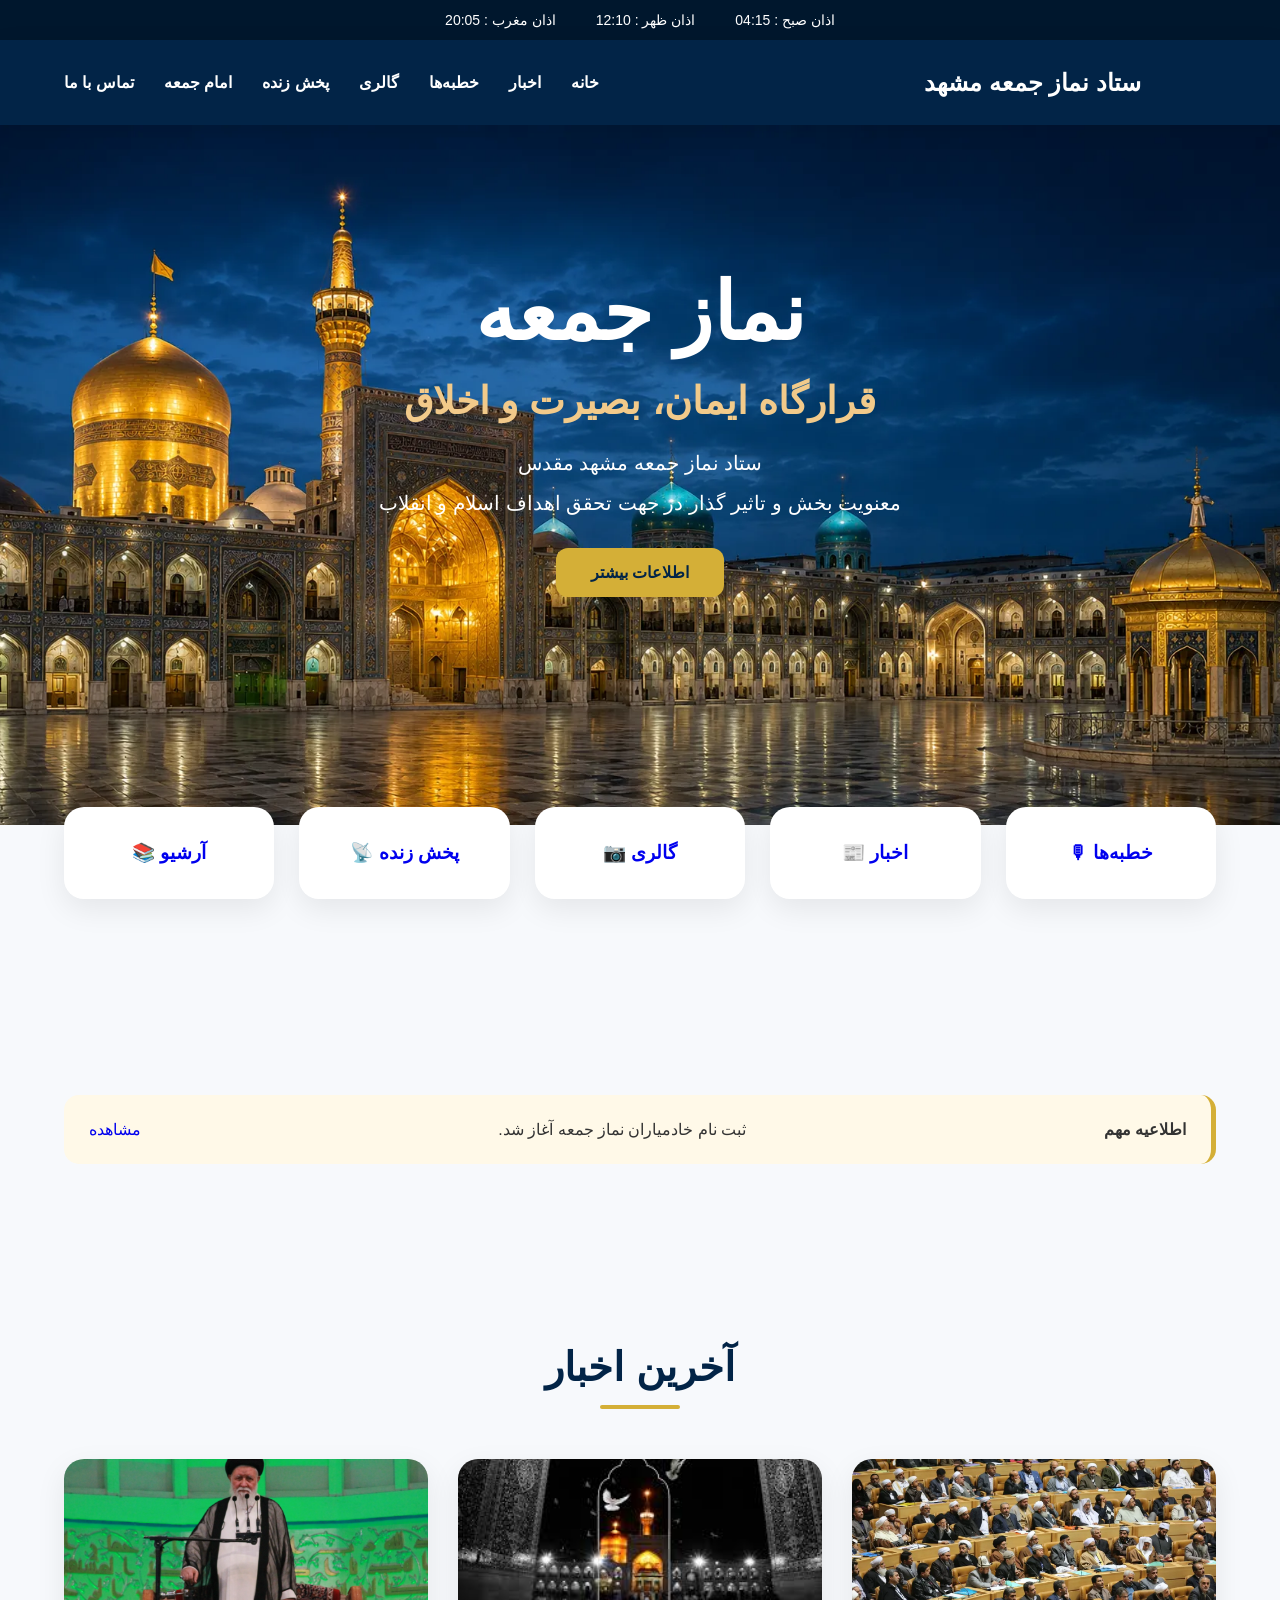
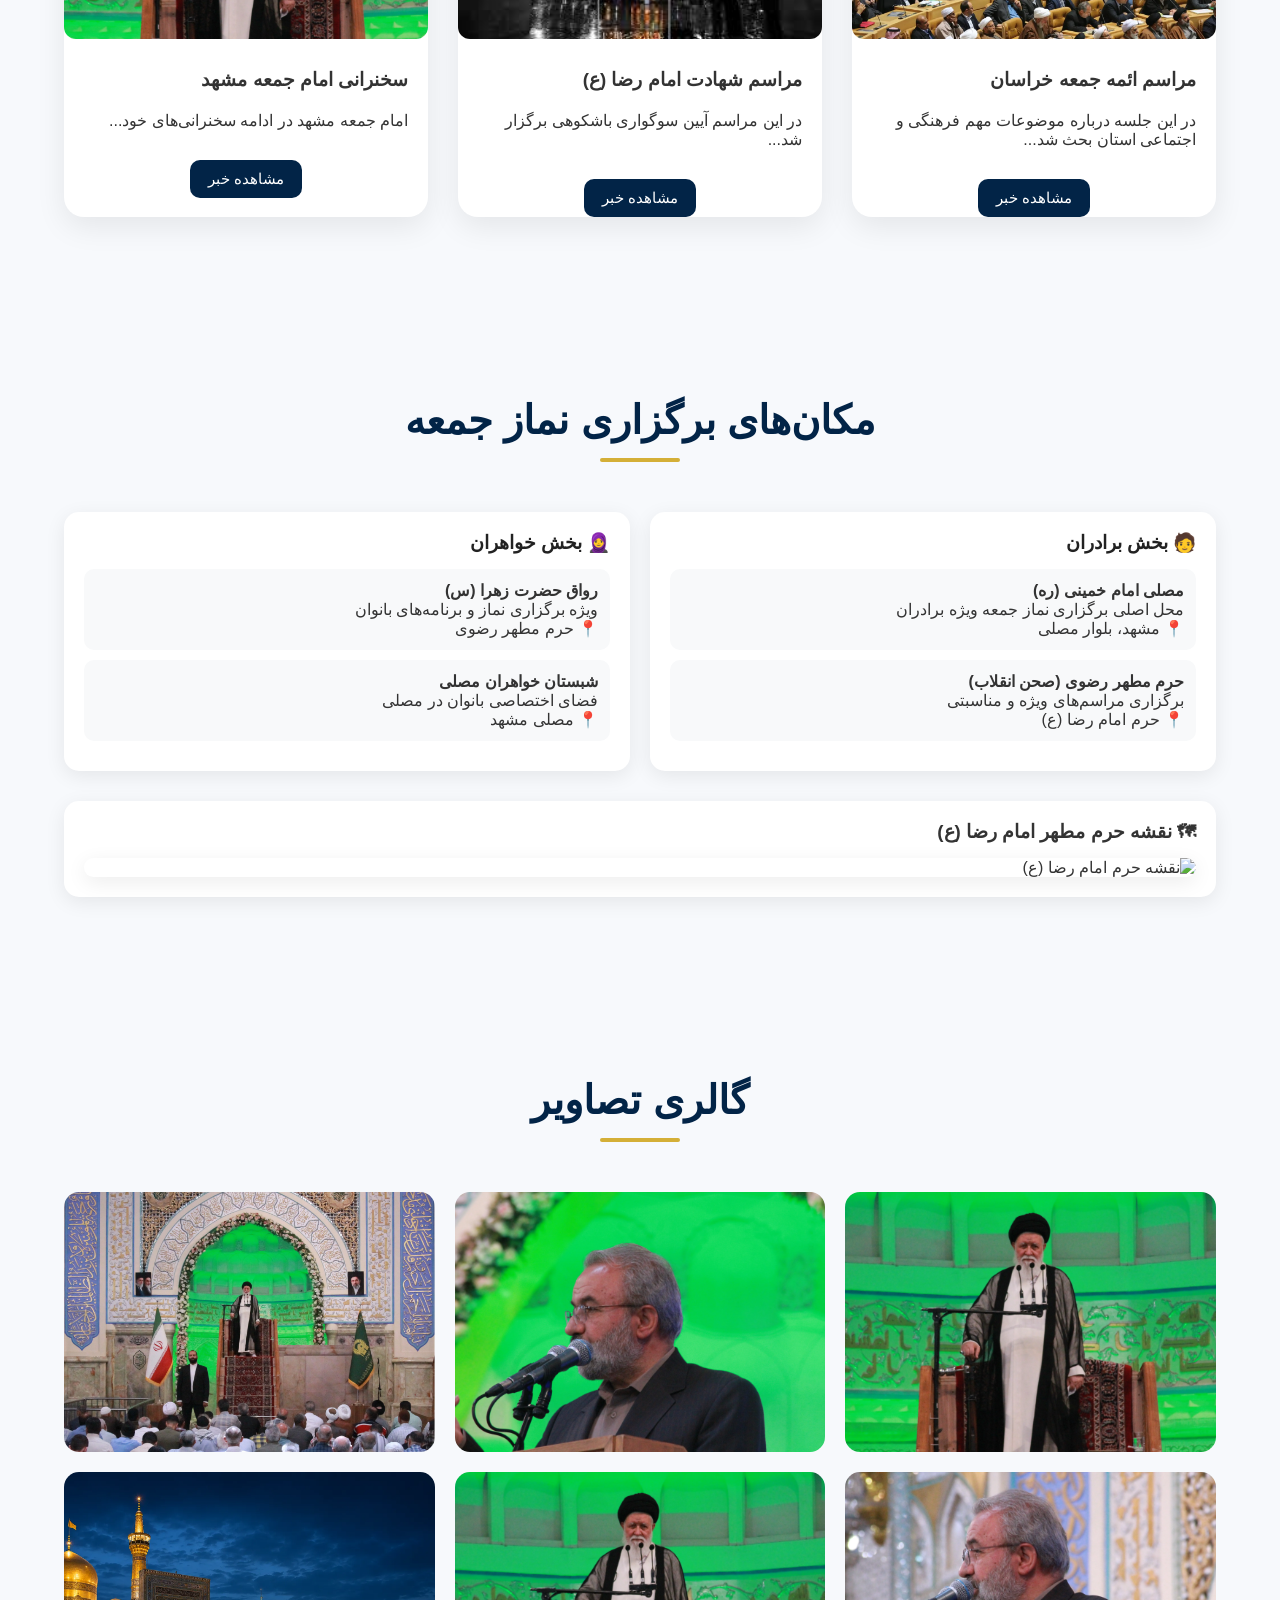
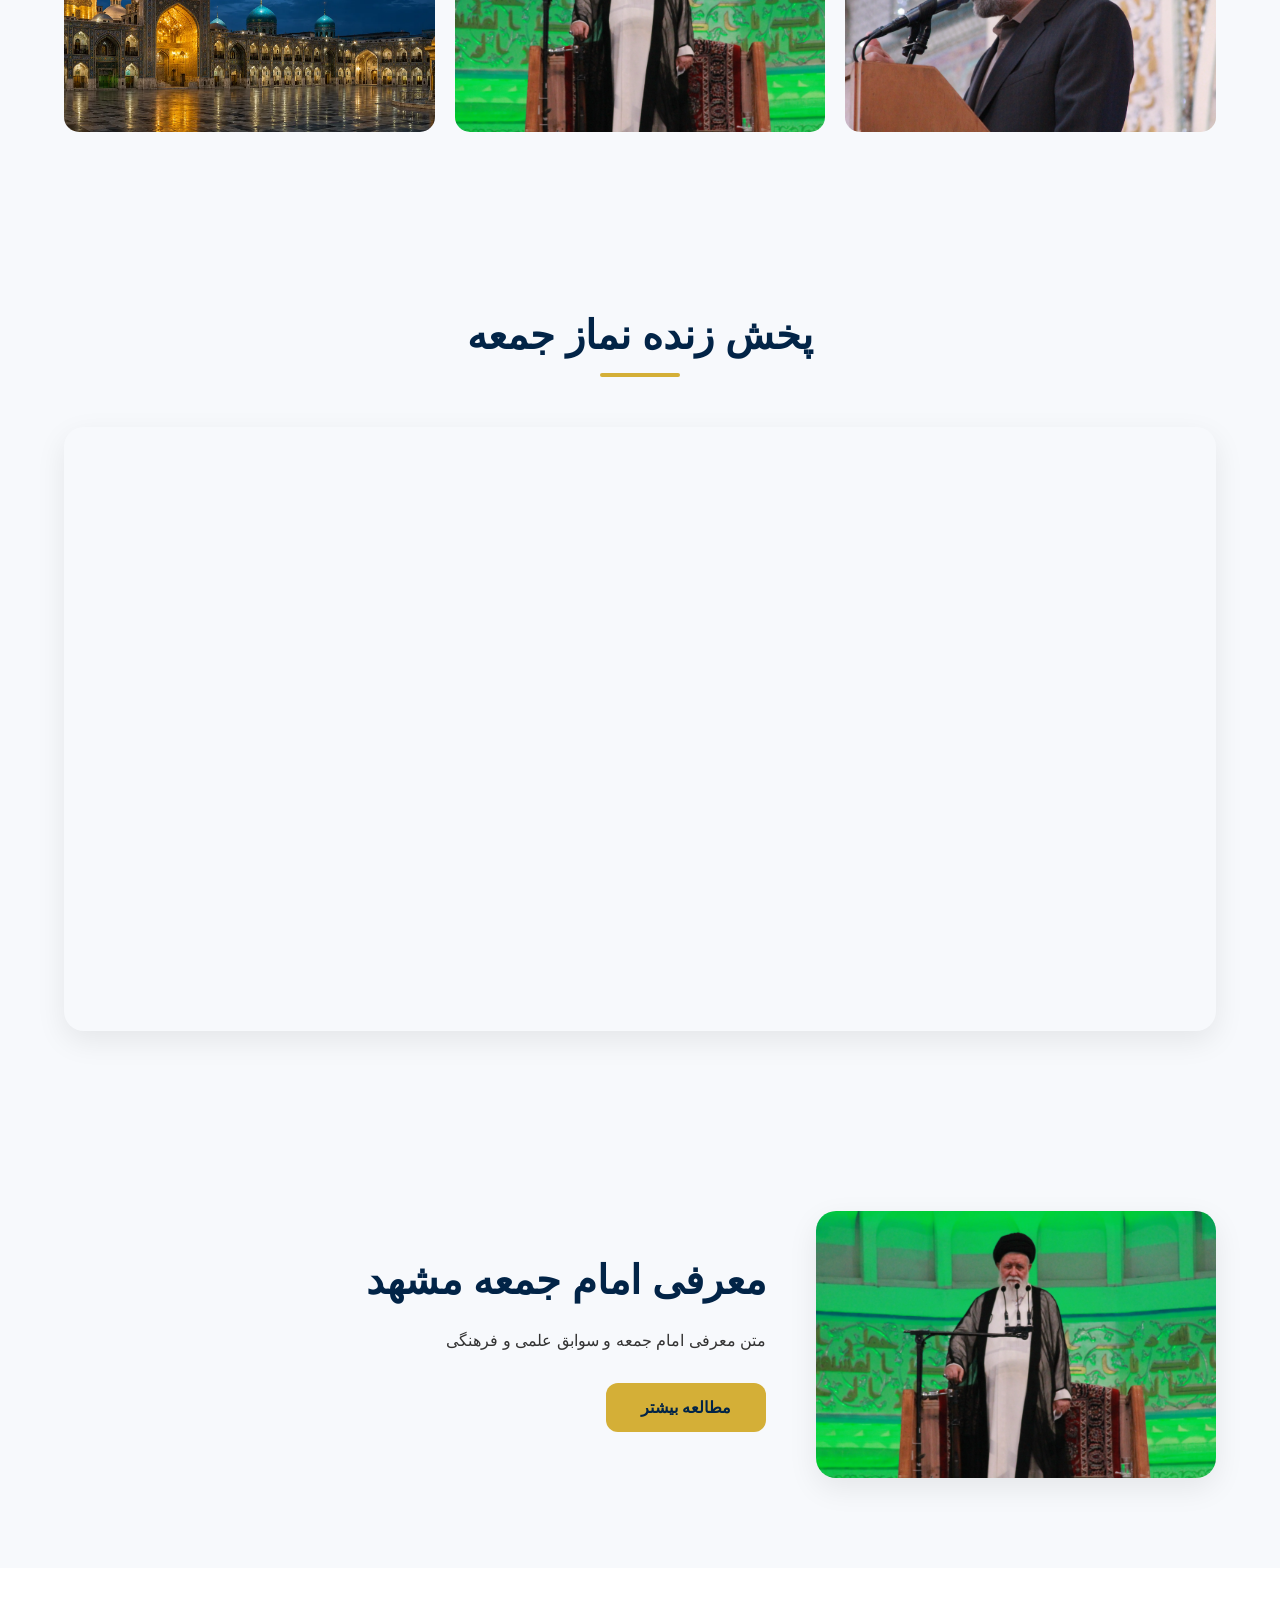
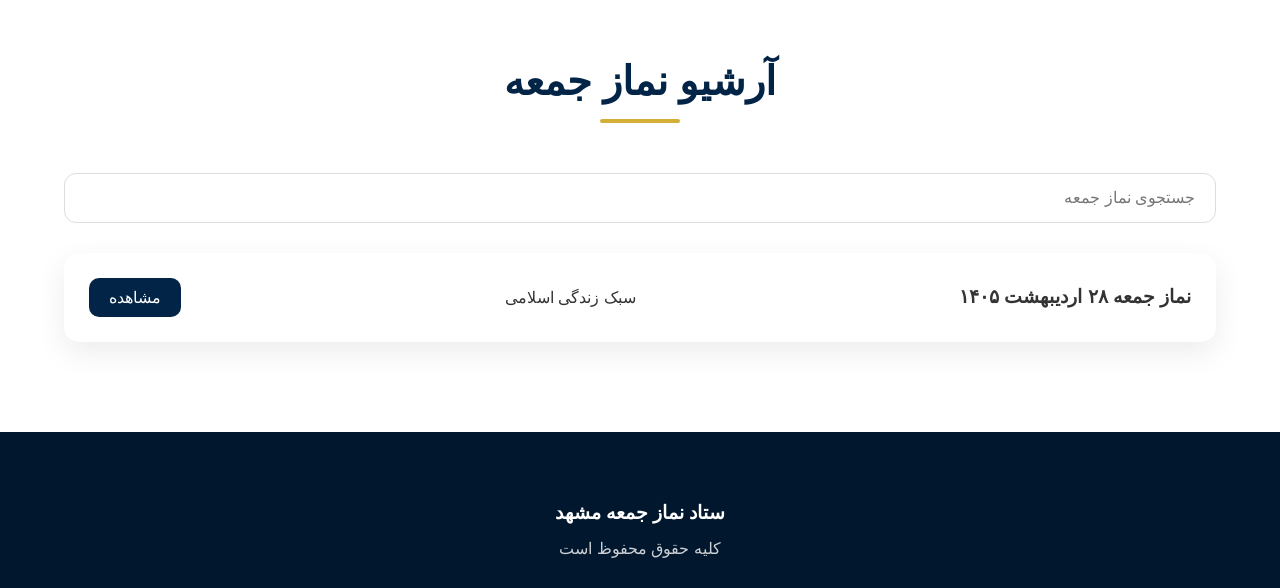
==== index.html @ 34cc4875 "Add files via upload" ====
<!DOCTYPE html>
<html lang="fa" dir="rtl">

<head>

<meta charset="UTF-8">
<meta name="viewport" content="width=device-width, initial-scale=1.0">

<title>ستاد نماز جمعه مشهد</title>

<link rel="stylesheet" href="cs/style.css">
<link href="https://cdn.jsdelivr.net/gh/rastikerdar/vazirmatn@v33.003/Vazirmatn-font-face.css" rel="stylesheet">

<link rel="stylesheet"
href="https://cdn.jsdelivr.net/npm/swiper@11/swiper-bundle.min.css">

<link rel="preconnect" href="https://fonts.googleapis.com">

<style>
@font-face {
  font-family: 'Vazirmatn';
  src: url('assets/fonts/node_modules/vazirmatn/fonts/webfonts/Vazirmatn-Regular.woff2') format('woff2');
  font-weight: normal;
  font-style: normal;
}

body {
  font-family: 'Vazirmatn', sans-serif;
}

/* ===== KHOTBEH MODAL ===== */
.sermon-modal{
    position:fixed;
    inset:0;
    background:rgba(0,0,0,.7);
    display:none;
    justify-content:center;
    align-items:center;
    z-index:9999;
}

.modal-content{
    background:#fff;
    padding:20px;
    width:90%;
    max-width:800px;
    border-radius:10px;
    max-height:90vh;
    overflow:auto;
}

.close-modal{
    cursor:pointer;
    font-size:24px;
    float:left;
}
.locations-wrapper{
    display:grid;
    grid-template-columns:1fr 1fr;
    gap:20px;
    margin-top:20px;
}

.location-box{
    background:#fff;
    padding:20px;
    border-radius:15px;
    box-shadow:0 5px 20px rgba(0,0,0,.08);
}

.location-box h3{
    margin-bottom:15px;
    color:#222;
}

.location-card{
    background:#f8f9fa;
    padding:12px;
    border-radius:10px;
    margin-bottom:10px;
    transition:.3s;
}

.location-card:hover{
    transform:translateY(-3px);
    background:#eef3ff;
}

.map-box{
    margin-top:30px;
    background:#fff;
    padding:20px;
    border-radius:15px;
    box-shadow:0 5px 20px rgba(0,0,0,.08);
}

.map-box iframe{
    width:100%;
    height:300px;
    border:0;
    border-radius:12px;
    margin-top:10px;
}

/* ریسپانسیو */
@media(max-width:768px){
    .locations-wrapper{
        grid-template-columns:1fr;
    }
}
.haram-map{
    margin-top:15px;
    border-radius:15px;
    overflow:hidden;
    box-shadow:0 5px 20px rgba(0,0,0,.08);
}

.haram-map img{
    width:100%;
    display:block;
    border-radius:15px;
}
</style>

</head>

<body>

<!-- نوار بالا -->
<section class="top-bar">
<div class="container">
<div class="prayer-times">
<span>اذان صبح : 04:15</span>
<span>اذان ظهر : 12:10</span>
<span>اذان مغرب : 20:05</span>
</div>
</div>
</section>

<!-- هدر -->
<header class="header">
<div class="container">
<div class="logo">
<img src="assets/images/logo.png" alt="">
<h2>ستاد نماز جمعه مشهد</h2>
</div>

<div class="hamburger" id="hamburger">
<span></span><span></span><span></span>
</div>

<nav class="menu" id="menu">
<ul>
<li><a href="#home">خانه</a></li>
<li><a href="#akhbar">اخبار</a></li>
<li><a href="#khotbeh">خطبه‌ها</a></li>
<li><a href="#galri">گالری</a></li>
<li><a href="#pakhsh">پخش زنده</a></li>
<li><a href="#emame">امام جمعه</a></li>
<li><a href="#bama">تماس با ما</a></li>
</ul>
</nav>
</div>
</header>

<!-- هیرو -->
<section id="home" class="hero">
<div class="swiper heroSwiper">
<div class="swiper-wrapper">

<div class="swiper-slide slide1">
<div class="hero-content">
<h1>نماز جمعه</h1>
<h2>قرارگاه ایمان، بصیرت و اخلاق</h2>
<p>ستاد نماز جمعه مشهد مقدس</p>
<p>معنویت بخش و تاثیر گذار در جهت تحقق اهداف اسلام و انقلاب</p>
<a href="#" class="btn">اطلاعات بیشتر</a>
</div>
</div>

<div class="swiper-slide slide2">
<div class="hero-content">
<h1>آرشیو خطبه‌ها</h1>
<h2>دسترسی به فایل‌های صوتی و متنی</h2>
<a href="#" class="btn">مشاهده آرشیو</a>
</div>
</div>

<div class="swiper-slide slide3">
<div class="hero-content">
<h1>پخش زنده</h1>
<h2>تماشای زنده نماز جمعه</h2>
<a href="#" class="btn">ورود به پخش</a>
</div>
</div>

</div>
<div class="swiper-pagination"></div>
</div>
</section>
<section class="services">

    <div class="container">
    
    <a href="#khotbeh" class="service-card">
    
    <h3>خطبه‌ها 🎙</h3>
    </a>
    
    <a href="#akhbar" class="service-card">
        
        <h3>اخبار 📰</h3>
    </a>
    
    <a href="#galri" class="service-card">
    
    <h3>گالری 📷</h3>
    </a>
    
    <a href="#pakhsh" class="service-card">
    
    <h3>پخش زنده 📡</h3>
    </a>
    
    <a href="#khotbeh" class="service-card">
    
    <h3>آرشیو 📚</h3>
    </a>
    
    </div>
    
    </section>
    
    <!-- اطلاعیه مهم -->
    <section class="important-news">
        
        <div class="container">
            
            <div class="important-box">
                
                <strong>
                    اطلاعیه مهم
                </strong>
                
                <p>
                    ثبت نام خادمیاران نماز جمعه آغاز شد.
                </p>
                
                <a href="#">
                    مشاهده
                </a>
                
            </div>
            
        </div>
        
    </section>
<!-- اخبار -->
<section id="akhbar" class="news">

    <div class="container">

        <div class="section-title">
            <h2>آخرین اخبار</h2>
        </div>

        <div class="news-grid">

            <!-- خبر 1 -->
            <article class="news-card">

                <img src="assets/images/تجمع امام های جمعه-optimized.webp">

                <h3>مراسم ائمه جمعه خراسان</h3>

                <p>در این جلسه درباره موضوعات مهم فرهنگی و اجتماعی استان بحث شد...</p>

                <button onclick="openNews('assets/images/تجمع امام های جمعه-optimized.webp','در این مراسم ائمه جمعه خراسان گرد هم آمدند...')">
                    مشاهده خبر
                </button>

            </article>

            <!-- خبر 2 -->
            <article class="news-card">

                <img src="assets/images/download.jpg">

                <h3>مراسم شهادت امام رضا (ع)</h3>

                <p>در این مراسم آیین سوگواری باشکوهی برگزار شد...</p>

                <button onclick="openNews('assets/images/download.jpg','در این مراسم ائمه جمعه خراسان گرد هم آمدند...')">
                    مشاهده خبر
                </button>

            </article>

            <!-- خبر 3 -->
            <article class="news-card">

                <img src="./assets/images/alame-optimized.webp">

                <h3>سخنرانی امام جمعه مشهد</h3>

                <p>امام جمعه مشهد در ادامه سخنرانی‌های خود...</p>

                <button onclick="openNews('./assets/images/alame-optimized.webp','در این مراسم ائمه جمعه خراسان گرد هم آمدند...')">
                    مشاهده خبر
                </button>

            </article>

        </div>

    </div>

</section>
<!-- مکان‌های برگزاری -->
<section id="locations" class="locations">
    <div class="container">

        <div class="section-title">
            <h2>مکان‌های برگزاری نماز جمعه</h2>
        </div>

        <div class="locations-wrapper">

            <!-- برادران -->
            <div class="location-box men">
                <h3>🧑 بخش برادران</h3>

                <div class="location-card">
                    <h4>مصلی امام خمینی (ره)</h4>
                    <p>محل اصلی برگزاری نماز جمعه ویژه برادران</p>
                    <span>📍 مشهد، بلوار مصلی</span>
                </div>

                <div class="location-card">
                    <h4>حرم مطهر رضوی (صحن انقلاب)</h4>
                    <p>برگزاری مراسم‌های ویژه و مناسبتی</p>
                    <span>📍 حرم امام رضا (ع)</span>
                </div>
            </div>

            <!-- خواهران -->
            <div class="location-box women">
                <h3>🧕 بخش خواهران</h3>

                <div class="location-card">
                    <h4>رواق حضرت زهرا (س)</h4>
                    <p>ویژه برگزاری نماز و برنامه‌های بانوان</p>
                    <span>📍 حرم مطهر رضوی</span>
                </div>

                <div class="location-card">
                    <h4>شبستان خواهران مصلی</h4>
                    <p>فضای اختصاصی بانوان در مصلی</p>
                    <span>📍 مصلی مشهد</span>
                </div>
            </div>

        </div>

      
<!-- نقشه حرم مطهر -->
<div class="map-box">
    <h3>🗺 نقشه حرم مطهر امام رضا (ع)</h3>

    <div class="haram-map">
        <img src="https://gardeshgari.blog/wp-content/uploads/2023/08/%D9%86%D9%82%D8%B4%D9%87-%D8%B5%D8%AD%D9%86-%D9%87%D8%A7%DB%8C-%D8%AD%D8%B1%D9%85-%D8%A7%D9%85%D8%A7%D9%85-%D8%B1%D8%B6%D8%A7.webp" alt="نقشه حرم امام رضا (ع)">
    </div>
</div>

    </div>
</section>
    <!-- گالری -->
    <section id="galri" class="gallery">
    
    <div class="container">
    
    <div class="section-title">
    
    <h2>
    گالری تصاویر
    </h2>
    
    </div>
    
    <div class="gallery-grid">
    
    <img src="assets/images/alame-optimized (1).webp">
    
    <img src="assets/images/IMG_5802-optimized.webp">
    
    <img src="assets/images/kotbeh1-optimized.webp">
    
    <img src="assets/images/sokhan-optimized.webp">
    
    <img src="assets/images/alame-optimized.webp">
    
    <img src="assets/images/پشت زمینه هدر-optimized.webp">
    
    </div>
    
    </div>
    
    </section>
    
    <!-- پخش زنده -->
    <section id="pakhsh" class="live-stream">
    
    <div class="container">
    
    <div class="section-title">
    
    <h2>
    پخش زنده نماز جمعه
    </h2>
    
    </div>
    
    <div class="live-box">
    
    <iframe
    src=""
    allowfullscreen>
    </iframe>
    
    </div>
    
    </div>
    
    </section>
    
    <!-- امام جمعه -->
    <section id="emame" class="imam-section">
    
    <div class="container">
    
    <div class="imam-grid">
    
    <img
    src="assets/images/alame-optimized.webp"
    alt="">
    
    <div>
    
    <h2>
    معرفی امام جمعه مشهد
    </h2>
    
    <p>
    
    متن معرفی امام جمعه
    و سوابق علمی و فرهنگی
    
    </p>
    
    <a href="#" class="btn">
    مطالعه بیشتر
    </a>
    
    </div>
    
    </div>
    
    </div>
    
    </section>
<!-- آرشیو خطبه‌ها -->
<section id="khotbeh" class="khotbeh">
<div class="container">

<div class="section-title">
<h2>آرشیو نماز جمعه</h2>
</div>

<input type="text" id="searchKhotbeh" placeholder="جستجوی نماز جمعه">

<div class="khotbeh-list" id="khotbehList"></div>

</div>
</section>

<!-- Modal -->
<div class="sermon-modal" id="sermonModal">
<div class="modal-content">

<span class="close-modal" id="closeModal">&times;</span>

<div id="modalBody"></div>

</div>
</div>

<!-- فوتر -->
<footer id="bama" class="footer">
<div class="container">
<h3>ستاد نماز جمعه مشهد</h3>
<p>کلیه حقوق محفوظ است</p>
</div>
</footer>

<div class="news-modal" id="newsModal">
    <div class="news-box">
        <span class="news-close" onclick="closeNews()">✖</span>
        <div id="newsContent"></div>
    </div>
</div>
<script src="https://cdn.jsdelivr.net/npm/swiper@11/swiper-bundle.min.js"></script>
<script src="./js/main.js"></script>

<!-- <script>

    async function loadKhotbeh() {
    
        console.log("===== loadKhotbeh START =====");
    
        try {
    
            const list = document.getElementById('khotbehList');
    
            console.log("khotbehList:", list);
    
            if (!list) {
                console.error("❌ عنصر khotbehList پیدا نشد");
                return;
            }
    
            const url = './khotbeh/khotbehindex.json';
    
            console.log("Fetching:", url);
    
            const res = await fetch(url);
    
            console.log("Response:", res);
            console.log("Status:", res.status);
    
            if (!res.ok) {
                throw new Error(`HTTP Error ${res.status}`);
            }
    
            const data = await res.json();
    
            console.log("JSON Data:", data);
    
            if (!Array.isArray(data)) {
                console.error("❌ JSON باید آرایه باشد");
                return;
            }
    
            list.innerHTML = data.map(item => `
                <div class="khotbeh-item"
                     onclick="openKhotbeh('${item.id}','${item.title}')">
    
                    <h3>${item.title}</h3>
    
                    <p>${item.desc || ''}</p>
    
                    <a href="javascript:void(0)">
                        مشاهده
                    </a>
    
                </div>
            `).join('');
    
            console.log("✅ خطبه‌ها نمایش داده شدند");
    
        } catch (err) {
    
            console.error("❌ ERROR IN loadKhotbeh");
            console.error(err);
    
        }
    }
    
    
    function openKhotbeh(id, title) {
    
        console.log("Opening:", id);
    
        const modalBody = document.getElementById('modalBody');
    
        if (!modalBody) {
            console.error("❌ modalBody پیدا نشد");
            return;
        }
    
        const base = `./khotbeh/${id}/`;
    
        modalBody.innerHTML = `
            <h2>${title}</h2>
    
            <h3>قرآن</h3>
            <a href="${base}quran.mp4" target="_blank">🎥 ویدیو</a>
            <a href="${base}quran.mp3" target="_blank">🎧 صوت</a>
    
            <h3>پیش خطبه</h3>
            <a href="${base}pre_video.mp4" target="_blank">🎥 ویدیو</a>
            <a href="${base}pre_audio.mp3" target="_blank">🎧 صوت</a>
    
            <h3>خطبه اول</h3>
            <a href="${base}khutbah1_video.mp4" target="_blank">🎥 ویدیو</a>
            <a href="${base}khutbah1_audio.mp3" target="_blank">🎧 صوت</a>
    
            <h3>خطبه دوم</h3>
            <a href="${base}khutbah2_video.mp4" target="_blank">🎥 ویدیو</a>
            <a href="${base}khutbah2_audio.mp3" target="_blank">🎧 صوت</a>
        `;
    
        const modal = document.getElementById('sermonModal');
    
        if (!modal) {
            console.error("❌ sermonModal پیدا نشد");
            return;
        }
    
        modal.style.display = 'flex';
    }
    
    
    document.addEventListener('DOMContentLoaded', () => {
    
        console.log("✅ DOMContentLoaded");
    
        loadKhotbeh();
    
        const closeBtn = document.getElementById('closeModal');
    
        console.log("closeModal:", closeBtn);
    
        if (closeBtn) {
    
            closeBtn.onclick = function () {
    
                const modal = document.getElementById('sermonModal');
    
                if (modal) {
                    modal.style.display = 'none';
                }
    
            };
    
        } else {
    
            console.error("❌ closeModal پیدا نشد");
    
        }
    
    });
    
    </script> -->

    <script>

        // =========================
        // آرشیو خطبه‌ها
        // =========================
        
        const khotbehData = [
            {
                id: "namaz1405-02-13",
                title: "نماز جمعه ۲۸ اردیبهشت ۱۴۰۵",
                desc: "سبک زندگی اسلامی"
            }
        ];
        
        // =========================
        // نمایش لیست خطبه‌ها
        // =========================
        
        function loadKhotbeh() {
        
            const list = document.getElementById("khotbehList");
        
            if (!list) {
                console.error("khotbehList پیدا نشد");
                return;
            }
        
            list.innerHTML = khotbehData.map(item => `
                <div class="khotbeh-item"
                     onclick="openKhotbeh('${item.id}','${item.title}')">
        
                    <h3>${item.title}</h3>
        
                    <p>${item.desc}</p>
        
                    <a href="javascript:void(0)">
                        مشاهده
                    </a>
        
                </div>
            `).join("");
        }
        
        // =========================
        // باز کردن مودال
        // =========================
        
function openKhotbeh(id, title) {

    const modalBody = document.getElementById("modalBody");

    if (!modalBody) {
        console.error("modalBody پیدا نشد");
        return;
    }

    const base = `./khotbeh/${id}/`;

    modalBody.innerHTML = `
        <div style="text-align:center;margin-bottom:15px;">
            <h2 style="margin:0;color:#222;">${title}</h2>
        </div>

        <hr>

        <!-- 📖 قرآن -->
        <h3>📖 تلاوت قرآن</h3>
        <div style="display:flex;gap:10px;flex-wrap:wrap;">
            <a style="padding:8px 12px;background:#2c7be5;color:#fff;border-radius:8px;text-decoration:none"
               href="${base}quran.mp4" target="_blank">
                ▶️ مشاهده ویدیو
            </a>

            <a style="padding:8px 12px;background:#28a745;color:#fff;border-radius:8px;text-decoration:none"
               href="${base}quran.mp3" download>
                ⬇️ دانلود صوت
            </a>

            <a style="padding:8px 12px;background:#6f42c1;color:#fff;border-radius:8px;text-decoration:none"
               href="${base}quran.txt" download>
                📄 دانلود متن
            </a>
        </div>

        <hr>

        <!-- 🎙 پیش خطبه -->
        <h3>🎙 پیش خطبه</h3>
        <div style="display:flex;gap:10px;flex-wrap:wrap;">
            <a style="padding:8px 12px;background:#2c7be5;color:#fff;border-radius:8px;text-decoration:none"
               href="${base}pre_video.mp4" target="_blank">
                ▶️ مشاهده ویدیو
            </a>

            <a style="padding:8px 12px;background:#28a745;color:#fff;border-radius:8px;text-decoration:none"
               href="${base}pre_audio.mp3" download>
                ⬇️ دانلود صوت
            </a>

            <a style="padding:8px 12px;background:#6f42c1;color:#fff;border-radius:8px;text-decoration:none"
               href="${base}pre.txt" download>
                📄 دانلود متن
            </a>
        </div>

        <hr>

        <!-- 🕌 خطبه اول -->
        <h3>🕌 خطبه اول</h3>
        <div style="display:flex;gap:10px;flex-wrap:wrap;">
            <a style="padding:8px 12px;background:#2c7be5;color:#fff;border-radius:8px;text-decoration:none"
               href="${base}khutbah1_video.mp4" target="_blank">
                ▶️ مشاهده ویدیو
            </a>

            <a style="padding:8px 12px;background:#28a745;color:#fff;border-radius:8px;text-decoration:none"
               href="${base}khutbah1_audio.mp3" download>
                ⬇️ دانلود صوت
            </a>

            <a style="padding:8px 12px;background:#6f42c1;color:#fff;border-radius:8px;text-decoration:none"
               href="${base}khutbah1.txt" download>
                📄 دانلود متن
            </a>
        </div>

        <hr>

        <!-- 🕌 خطبه دوم -->
        <h3>🕌 خطبه دوم</h3>
        <div style="display:flex;gap:10px;flex-wrap:wrap;">
            <a style="padding:8px 12px;background:#2c7be5;color:#fff;border-radius:8px;text-decoration:none"
               href="${base}khutbah2_video.mp4" target="_blank">
                ▶️ مشاهده ویدیو
            </a>

            <a style="padding:8px 12px;background:#28a745;color:#fff;border-radius:8px;text-decoration:none"
               href="${base}khutbah2_audio.mp3" download>
                ⬇️ دانلود صوت
            </a>

            <a style="padding:8px 12px;background:#6f42c1;color:#fff;border-radius:8px;text-decoration:none"
               href="${base}khutbah2.txt" download>
                📄 دانلود متن
            </a>
        </div>
    `;

    document.getElementById("sermonModal").style.display = "flex";
}
        
        // =========================
        // بستن مودال
        // =========================
        
        document.addEventListener("DOMContentLoaded", () => {
        
            loadKhotbeh();
        
            const closeBtn = document.getElementById("closeModal");
        
            if (closeBtn) {
        
                closeBtn.addEventListener("click", () => {
        
                    const modal = document.getElementById("sermonModal");
        
                    if (modal) {
                        modal.style.display = "none";
                    }
        
                });
        
            }
        
            const modal = document.getElementById("sermonModal");
        
            if (modal) {
        
                modal.addEventListener("click", (e) => {
        
                    if (e.target === modal) {
                        modal.style.display = "none";
                    }
        
                });
        
            }
        
        });
        
        // =========================
        // جستجو
        // =========================
        
        const searchInput = document.getElementById("searchKhotbeh");
        
        if (searchInput) {
        
            searchInput.addEventListener("keyup", () => {
        
                const value = searchInput.value.toLowerCase();
        
                document.querySelectorAll(".khotbeh-item").forEach(item => {
        
                    item.style.display =
                        item.innerText.toLowerCase().includes(value)
                            ? "block"
                            : "none";
        
                });
        
            });
        
        }
        
        </script>

</body>
</html>
---- cs/style.css ----
/*ریست و متغیرها*/

button {
    font-family: 'Vazirmatn', sans-serif;
    font-size: 15px;
}
:root{

    --primary:#022447;
    --secondary:#d4af37;
    --dark:#00172d;
    --light:#f7f9fc;
    --white:#ffffff;
    
    --radius:18px;
    
    --shadow:
    0 10px 30px rgba(0,0,0,.08);
    
    }
    
    *{
    margin:0;
    padding:0;
    box-sizing:border-box;
    }
    
    html{
    scroll-behavior:smooth;
    }
    
    body{
    
    font-family:tahoma;
    
    background:var(--light);
    
    direction:rtl;
    
    overflow-x:hidden;
    
    color:#333;
    }
    
    a{
    text-decoration:none;
    }
    
    img{
    max-width:100%;
    display:block;
    }
    
    .container{
    
    width:90%;
    
    max-width:1400px;
    
    margin:auto;
    }
    
    section{
    
    padding:90px 0;
    }
    /*نوار بالا*/
    .top-bar{

        background:var(--dark);
        
        color:white;
        
        padding:12px 0;
        
        font-size:14px;
        }
        
        .prayer-times{
        
        display:flex;
        
        justify-content:center;
        
        gap:40px;
        
        flex-wrap:wrap;
        }
        /*هدر*/
        .header{

            background:var(--primary);
            
            position:sticky;
            
            top:0;
            
            z-index:999;
            
            box-shadow:0 5px 20px rgba(0,0,0,.1);
            }
            
            .header .container{
            
            display:flex;
            
            justify-content:space-between;
            
            align-items:center;
            
            height:85px;
            }
            
            .logo{
            
            display:flex;
            
            align-items:center;
            
            gap:15px;
            
            color:white;
            }
            
            .logo img{
            
            width:60px;
            }
            
            .menu ul{
            
            display:flex;
            
            list-style:none;
            
            gap:30px;
            }
            
            .menu a{
            
            color:white;
            
            font-weight:bold;
            
            transition:.3s;
            }
            
            .menu a:hover{
            
            color:var(--secondary);
            }
            /*منوی همبرگری*/
            .hamburger{

                display:none;
                
                width:35px;
                
                cursor:pointer;
                }
                
                .hamburger span{
                
                display:block;
                
                height:4px;
                
                background:white;
                
                margin:6px 0;
                
                border-radius:10px;
                
                transition:.3s;
                }
                
                .hamburger.active span:nth-child(1){
                
                transform:
                rotate(45deg)
                translate(7px,7px);
                }
                
                .hamburger.active span:nth-child(2){
                
                opacity:0;
                }
                
                .hamburger.active span:nth-child(3){
                
                transform:
                rotate(-45deg)
                translate(7px,-7px);
                }
                /*هیرو*/
                .hero{
                    background-image: url(../assets/images/پشت\ زمینه\ هدر-optimized.webp);
                    padding:0;
                    
                    height:700px;

                    background-repeat: no-repeat; /* عدم تکرار */
                    background-size: cover;       /* پوشش کامل صفحه */
                    background-position: center;  /* قرارگیری در مرکز */
                    }
                    
                    .heroSwiper{
                    
                    height:100%;
                    }
                    
                    .swiper-slide{
                    
                    display:flex;
                    
                    align-items:center;
                    
                    justify-content:center;
                    
                    text-align:center;
                    
                    position:relative;
                    }
                    
                    .swiper-slide::before{
                    
                    content:"";
                    
                    position:absolute;
                    
                    inset:0;
                    
                    /* background:rgba(0,0,0,.45); */
                    
                    z-index:1;
                    }
                    
                    .hero-content{
                    margin: auto;
                    position:relative;
                    
                    z-index:2;
                    margin-top: 11%;
                    color:white;
                    
                    max-width:900px;
                    }
                    
                    .hero-content h1{
                    
                    font-size:80px;
                    
                    margin-bottom:20px;
                    }
                    
                    .hero-content h2{
                    color: #f2ca8a;
                    font-size:38px;
                    
                    margin-bottom:20px;
                    }
                    
                    .hero-content p{
                    
                    font-size:20px;
                    
                    line-height:2;
                    }
                    /*تصاویر اسلایدر*/
                    .slide1{

                        background:url("../assets/images/hero1.jpg");
                        
                        background-size:cover;
                        background-position:center;
                        }
                        
                        .slide2{
                        
                        background:url("../assets/images/hero2.jpg");
                        
                        background-size:cover;
                        background-position:center;
                        }
                        
                        .slide3{
                        
                        background:url("../assets/images/hero3.jpg");
                        
                        background-size:cover;
                        background-position:center;
                        }
/*دکمه‌ها*/
.btn{

    display:inline-block;
    
    margin-top:25px;
    
    padding:15px 35px;
    
    background:var(--secondary);
    
    color:var(--primary);
    
    font-weight:bold;
    
    border-radius:12px;
    
    transition:.3s;
    }
    
    .btn:hover{
    
    transform:translateY(-5px);
    
    box-shadow:
    0 10px 25px rgba(212,175,55,.4);
    }                        
/*عنوان سکشن‌ها*/
.section-title{

    text-align:center;
    
    margin-bottom:50px;
    }
    
    .section-title h2{
    
    font-size:40px;
    
    color:var(--primary);
    
    position:relative;
    }
    
    .section-title h2::after{
    
    content:"";
    
    display:block;
    
    width:80px;
    
    height:4px;
    
    background:var(--secondary);
    
    margin:15px auto;
    
    border-radius:20px;
    }
/*خدمات*/
.services .container{

    display:grid;
    
    grid-template-columns:
    repeat(5,1fr);
    
    gap:25px;
    
    margin-top:-100px;
    
    position:relative;
    
    z-index:50;
    }
    
    .service-card{
    margin-top: -.5rem;
    background:white;
    
    padding:35px;
    
    text-align:center;
    
    border-radius:20px;
    
    box-shadow:var(--shadow);
    
    transition:.3s;
    }
    
    .service-card:hover{
    
    transform:
    translateY(-10px);
    }        
/*اطلاعیه مهم*/
.important-box{

    background:#fff9e8;
    
    border-right:5px solid var(--secondary);
    
    padding:25px;
    
    border-radius:15px;
    
    display:flex;
    
    justify-content:space-between;
    
    align-items:center;
    
    gap:20px;
    }
/*پخش زنده*/
.live-box{

    overflow:hidden;
    
    border-radius:20px;
    
    box-shadow:var(--shadow);
    }
    
    .live-box iframe{
    
    width:100%;
    
    height:600px;
    
    border:none;
    }
/*معرفی امام جمعه*/
.imam-grid{

    display:grid;
    
    grid-template-columns:
    400px 1fr;
    
    gap:50px;
    
    align-items:center;
    }
    
    .imam-grid img{
    
    border-radius:20px;
    
    box-shadow:var(--shadow);
    }
    
    .imam-grid h2{
    
    font-size:40px;
    
    margin-bottom:20px;
    
    color:var(--primary);
    }
    
    .imam-grid p{
    
    line-height:2.2;
    }
    /*اخبار*/
    .news-grid{

        display:grid;
        
        grid-template-columns:
        repeat(3,1fr);
        
        gap:30px;
        }
        
        .news-card{
        
        background:white;
        
        border-radius:20px;
        
        overflow:hidden;
        
        box-shadow:var(--shadow);
        }
        
        .news-card img{
        
        height:260px;
        
        width:100%;
        
        object-fit:cover;
        }
        
        .news-card h3{
        
        padding:20px;
        }
        
        .news-card p{
        
        padding:0 20px 20px;
        }
/*گالری*/
.gallery-grid{

    display:grid;
    
    grid-template-columns:
    repeat(3,1fr);
    
    gap:20px;
    }
    
    .gallery-grid img{
    
    height:260px;
    width: 100%;
    object-fit:cover;
    
    border-radius:15px;
    
    transition:.4s;
    }
    
    .gallery-grid img:hover{
    
    transform:scale(1.05);
    }        
/*آرشیو خطبه‌ها*/    
.khotbeh{

    background:white;
    }
    
    #searchKhotbeh{
    
    width:100%;
    
    padding:15px 20px;
    
    border:1px solid #ddd;
    
    border-radius:12px;
    
    margin-bottom:30px;
    
    font-size:16px;
    }
    
    .khotbeh-list{
    
    display:flex;
    
    flex-direction:column;
    
    gap:20px;
    }
    
    .khotbeh-item{
    
    background:#fff;
    
    padding:25px;
    
    border-radius:15px;
    
    box-shadow:var(--shadow);
    
    display:flex;
    
    justify-content:space-between;
    
    align-items:center;
    }
    
    .khotbeh-item a{
    
    background:var(--primary);
    
    color:white;
    
    padding:10px 20px;
    
    border-radius:10px;
    }
/*دانلود فایل‌ها*/
.downloads{

    background:#f9fbfd;
    }
    
    .downloads-grid{
    
    display:grid;
    
    grid-template-columns:
    repeat(2,1fr);
    
    gap:25px;
    }
    
    .download-card{
    
    background:white;
    
    padding:30px;
    
    border-radius:20px;
    
    box-shadow:var(--shadow);
    
    display:flex;
    
    justify-content:space-between;
    
    align-items:center;
    }
    
    .download-card a{
    
    background:var(--secondary);
    
    color:var(--primary);
    
    padding:12px 25px;
    
    border-radius:10px;
    
    font-weight:bold;
    }
/*مناسبت‌ها*/
.events{

    background:white;
    }
    
    .event-item{
    
    background:#fff;
    
    padding:20px;
    
    border-radius:15px;
    
    margin-bottom:15px;
    
    box-shadow:var(--shadow);
    
    font-size:18px;
    }
/*آمار*/
.stats{

background:var(--primary);

color:white;
}

.stats-grid{

display:grid;

grid-template-columns:
repeat(4,1fr);

gap:30px;
}

.stat{

text-align:center;
}

.stat h2{

font-size:55px;

color:var(--secondary);

margin-bottom:10px;
}

.stat p{

font-size:18px;
}            
/*فرم تماس*/
.contact{

    background:white;
    }
    
    .contact form{
    
    max-width:800px;
    
    margin:auto;
    
    display:flex;
    
    flex-direction:column;
    
    gap:20px;
    }
    
    .contact input,
    .contact textarea{
    
    padding:15px;
    
    border:1px solid #ddd;
    
    border-radius:12px;
    
    font-size:16px;
    }
    
    .contact textarea{
    
    height:180px;
    
    resize:none;
    }
    
    .contact button{
    
    background:var(--primary);
    
    color:white;
    
    padding:15px;
    
    border:none;
    
    border-radius:12px;
    
    cursor:pointer;
    
    font-size:18px;
    }
/*فوتر*/
.footer{

    background:var(--dark);
    
    color:white;
    
    padding:70px 0 30px;
    }
    
    .footer .container{
    
    text-align:center;
    }
    
    .footer h3{
    
    margin-bottom:15px;
    }
    
    .footer p{
    
    opacity:.8;
    }
/*بک‌دراپ*/
.backdrop{

    position:fixed;
    
    top:0;
    left:0;
    
    width:100%;
    height:100%;
    
    background:rgba(0,0,0,.6);
    
    opacity:0;
    
    visibility:hidden;
    
    transition:.3s;
    
    z-index:998;
    }
    
    .backdrop.active{
    
    opacity:1;
    
    visibility:visible;
    }
/*ریسپانسیو تبلت*/
@media(max-width:992px){

    .hero-content h1{
    
    font-size:55px;
    }
    
    .hero-content h2{
    
    font-size:28px;
    }
    
    .services .container{
    
    grid-template-columns:
    repeat(2,1fr);
    }
    
    .news-grid{
    
    grid-template-columns:
    repeat(2,1fr);
    }
    
    .gallery-grid{
    
    grid-template-columns:
    repeat(2,1fr);
    }
    
    .imam-grid{
    
    grid-template-columns:1fr;
    }
    
    .stats-grid{
    
    grid-template-columns:
    repeat(2,1fr);
    }
    
    .downloads-grid{
    
    grid-template-columns:1fr;
    }
    
    }
/*ریسپانسیو موبایل*/
@media(max-width:768px){

    .header .container{
    
    height:auto;
    
    padding:15px 0;
    }
    
    .logo h2{
    
    font-size:18px;
    }
    
    .hamburger{
    
    display:block;
    
    z-index:1000;
    }
    
    .menu{
    
    position:fixed;
    
    top:0;
    
    right:-100%;
    
    width:280px;
    
    height:100vh;
    
    background:var(--primary);
    
    padding-top:100px;
    
    transition:.4s;
    
    z-index:999;
    }
    
    .menu.active{
    
    right:0;
    }
    
    .menu ul{
    
    flex-direction:column;
    
    align-items:center;
    
    gap:25px;
    }
    
    .hero{
    
    height:550px;
    }
    
    .hero-content h1{
    
    font-size:40px;
    }
    
    .hero-content h2{
    
    font-size:22px;
    }
    
    .hero-content p{
    
    font-size:15px;
    }
    
    .services .container{
    
    grid-template-columns:1fr;
    }
    
    .news-grid{
    
    grid-template-columns:1fr;
    }
    
    .gallery-grid{
    
    grid-template-columns:1fr;
    }
    
    .stats-grid{
    
    grid-template-columns:1fr;
    }
    
    .khotbeh-item{
    
    flex-direction:column;
    
    gap:15px;
    
    text-align:center;
    }
    
    .download-card{
    
    flex-direction:column;
    
    gap:15px;
    }
    
    .important-box{
    
    flex-direction:column;
    
    text-align:center;
    }
    
    .live-box iframe{
    
    height:280px;
    }
    
    }         
    
    
    /*خطبه و دانلود*/
    .sermon-modal{

        position:fixed;
        
        top:0;
        left:0;
        
        width:100%;
        height:100%;
        
        background:rgba(0,0,0,.7);
        
        display:none;
        
        justify-content:center;
        
        align-items:center;
        
        z-index:9999;
        }
        
        .sermon-modal.active{
        
        display:flex;
        }
        
        .modal-content{
        
        background:white;
        
        width:95%;
        
        max-width:1200px;
        
        max-height:90vh;
        
        overflow-y:auto;
        
        padding:30px;
        
        border-radius:20px;
        
        position:relative;
        }
        
        .close-modal{
        
        position:absolute;
        
        left:20px;
        
        top:15px;
        
        font-size:40px;
        
        cursor:pointer;
        }
        
        .sections-grid{
        
        display:grid;
        
        grid-template-columns:
        repeat(auto-fit,minmax(300px,1fr));
        
        gap:20px;
        
        margin-top:30px;
        }
        
        .section-box{
        
        background:#f8fafc;
        
        padding:20px;
        
        border-radius:15px;
        
        box-shadow:0 5px 15px rgba(0,0,0,.08);
        }
        
        .section-box h3{
        
        margin-bottom:20px;
        
        color:#022447;
        }
        
        .action-links{
        
        display:flex;
        
        flex-wrap:wrap;
        
        gap:10px;
        }
        
        .action-links a{
        
        background:#022447;
        
        color:white;
        
        padding:10px 15px;
        
        border-radius:8px;
        
        font-size:14px;
        }
        
        .action-links a:hover{
        
        background:#d4af37;
        
        color:#022447;
        }
        


 
        









        /* ===== News Modal Premium Design ===== */

.news-modal{
    position:fixed;
    inset:0;
    background:rgba(0,0,0,.6);
    backdrop-filter: blur(6px);
    display:none;
    justify-content:center;
    align-items:center;
    z-index:9999;
    animation: fadeIn .2s ease;
}

.news-modal.active{
    display:flex;
}

@keyframes fadeIn{
    from{opacity:0}
    to{opacity:1}
}

.news-box{
    background:linear-gradient(145deg,#ffffff,#f7f9fc);
    width:90%;
    max-width:750px;
    border-radius:20px;
    padding:30px;
    box-shadow:0 20px 60px rgba(0,0,0,.25);
    position:relative;
    animation: pop .25s ease;
    border:1px solid rgba(0,0,0,.05);
}

@keyframes pop{
    from{transform:scale(.8);opacity:0}
    to{transform:scale(1);opacity:1}
}

.news-close{
    position:absolute;
    top:15px;
    left:15px;
    width:40px;
    height:40px;
    display:flex;
    align-items:center;
    justify-content:center;
    border-radius:50%;
    background:#f1f1f1;
    cursor:pointer;
    font-size:18px;
    transition:.2s;
}

.news-close:hover{
    background:#ff4d4d;
    color:white;
    transform:rotate(90deg);
}

#newsContent{
    margin-top:20px;
    font-size:16px;
    line-height:2;
    color:#333;
    text-align:justify;
}

/* دکمه خبر */
.news-card button{
    margin: 0 auto;
    display: block;
    margin-top:10px;
    padding:10px 18px;
    border:none;
    background:#022447;
    color:white;
    border-radius:10px;
    cursor:pointer;
    transition:.2s;
}

.news-card button:hover{
    background:#d4af37;
    color:#000;
    transform:translateY(-2px);
}
.news-card img{
    width:100%;
    height:180px;
    object-fit:cover;
    border-radius:12px;
    margin-bottom:10px;
}
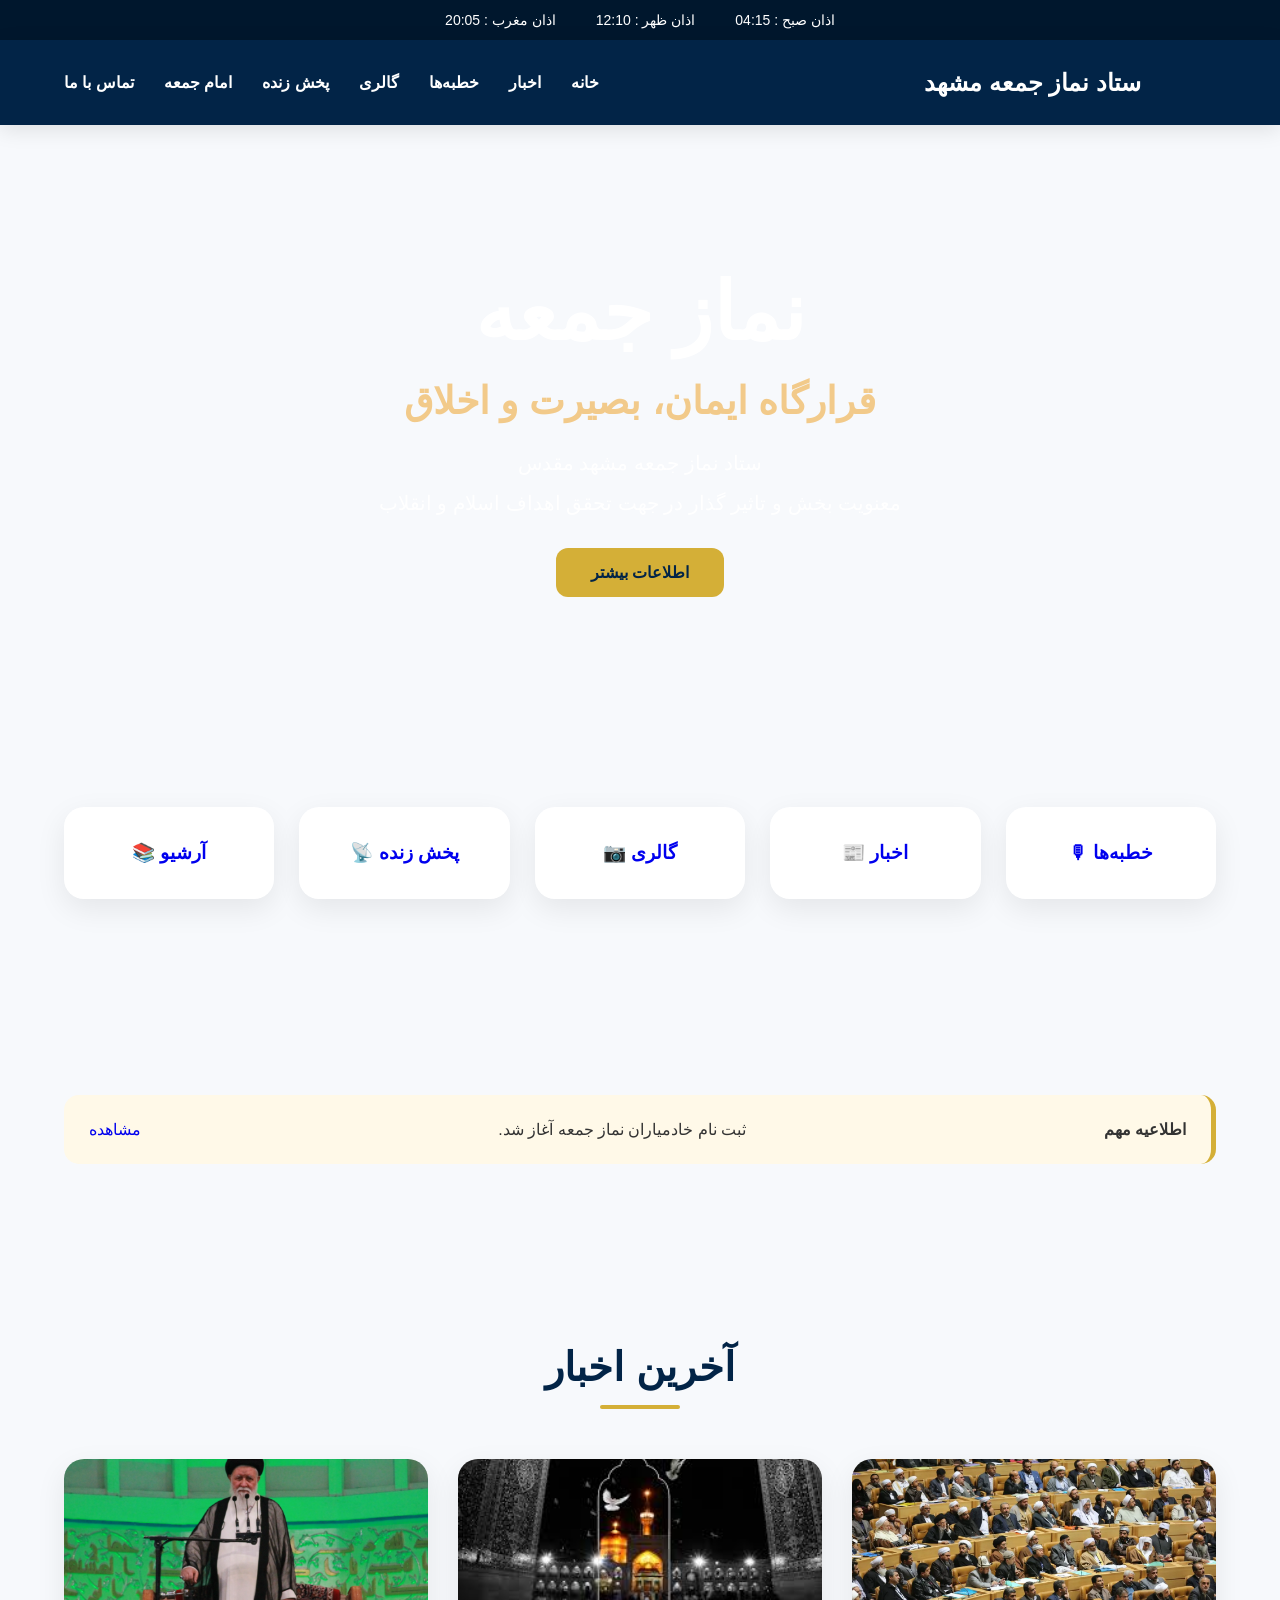
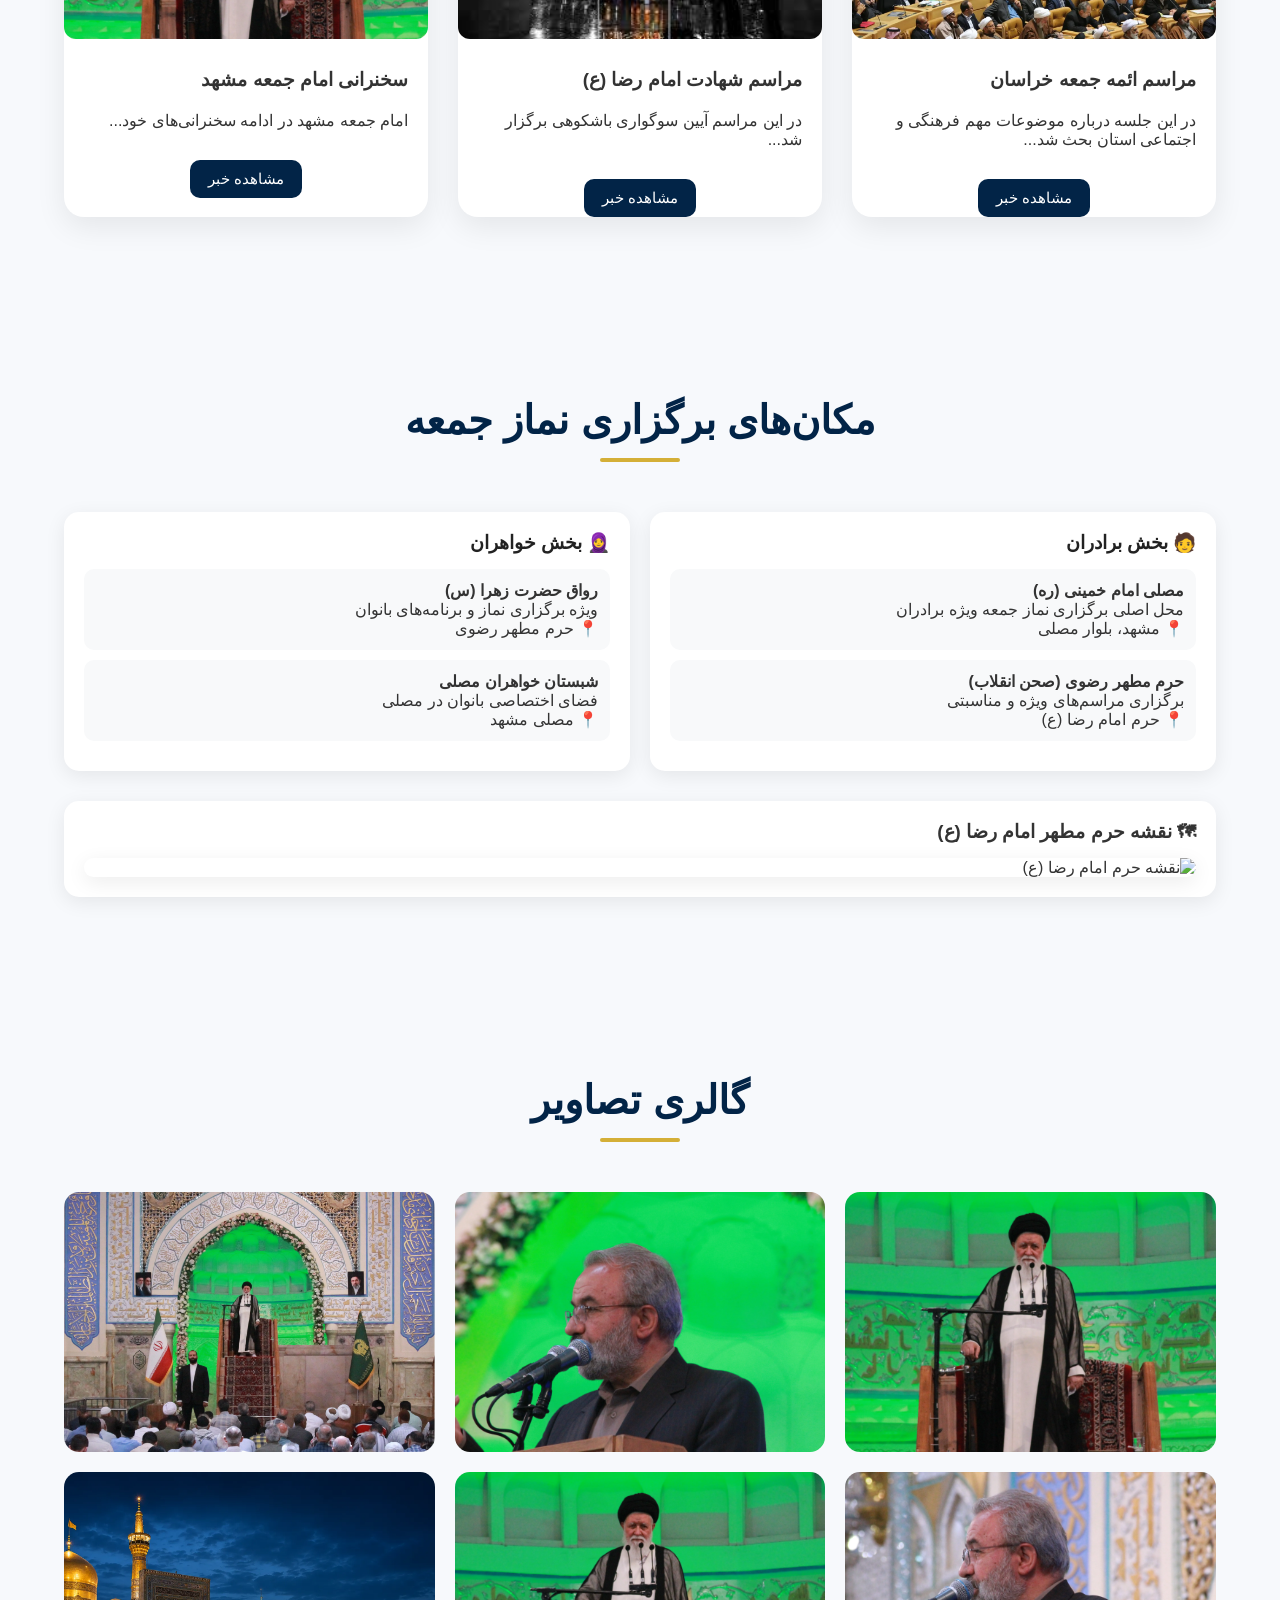
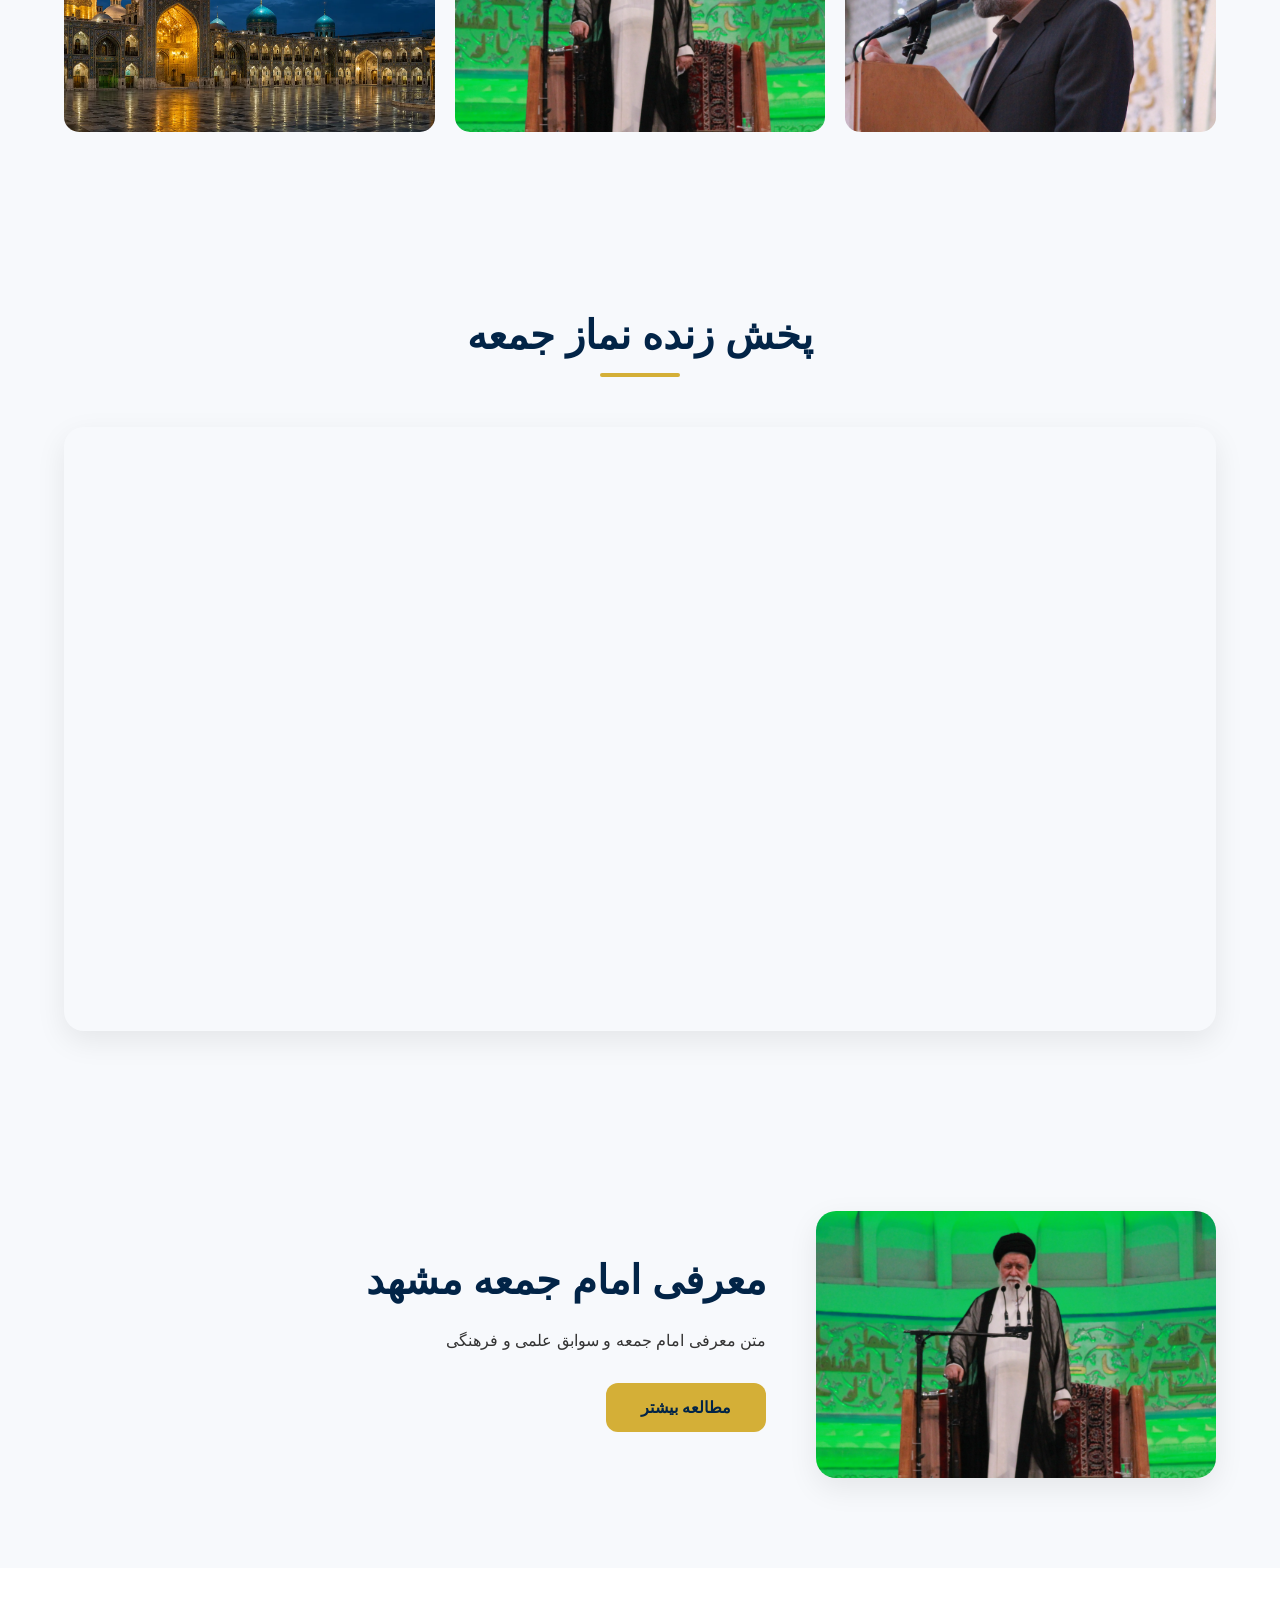
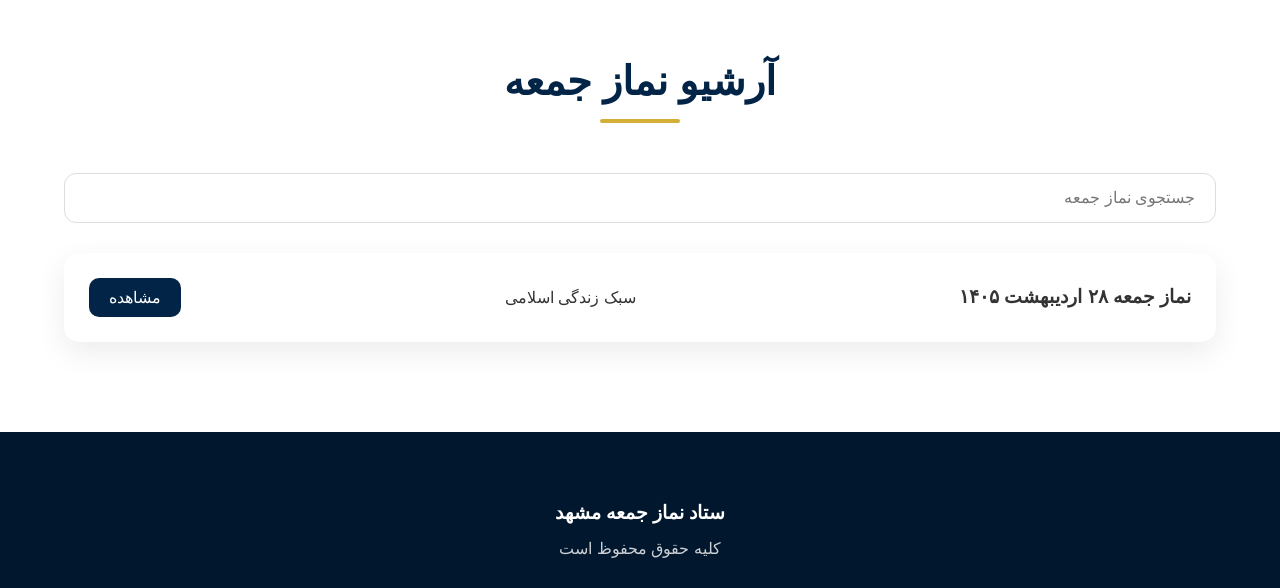
==== commit b03e5c06: "Update index.html" ====
--- a/index.html
+++ b/index.html
@@ -120,6 +120,16 @@
     display:block;
     border-radius:15px;
 }
+  .hero{
+                    background-image: url(./images/پشت\ زمینه\ هدر.webp);
+                    padding:0;
+                    
+                    height:700px;
+
+                    background-repeat: no-repeat; /* عدم تکرار */
+                    background-size: cover;       /* پوشش کامل صفحه */
+                    background-position: center;  /* قرارگیری در مرکز */
+                    }
 </style>
 
 </head>
@@ -871,4 +881,4 @@
         </script>
 
 </body>
-</html>+</html>
--- a/cs/style.css
+++ b/cs/style.css
@@ -194,7 +194,7 @@
                 }
                 /*هیرو*/
                 .hero{
-                    background-image: url(../assets/images/پشت\ زمینه\ هدر-optimized.webp);
+                    background-image: url(assets/images/پشت زمینه هدر.png);
                     padding:0;
                     
                     height:700px;
@@ -1189,4 +1189,4 @@
     object-fit:cover;
     border-radius:12px;
     margin-bottom:10px;
-}+}
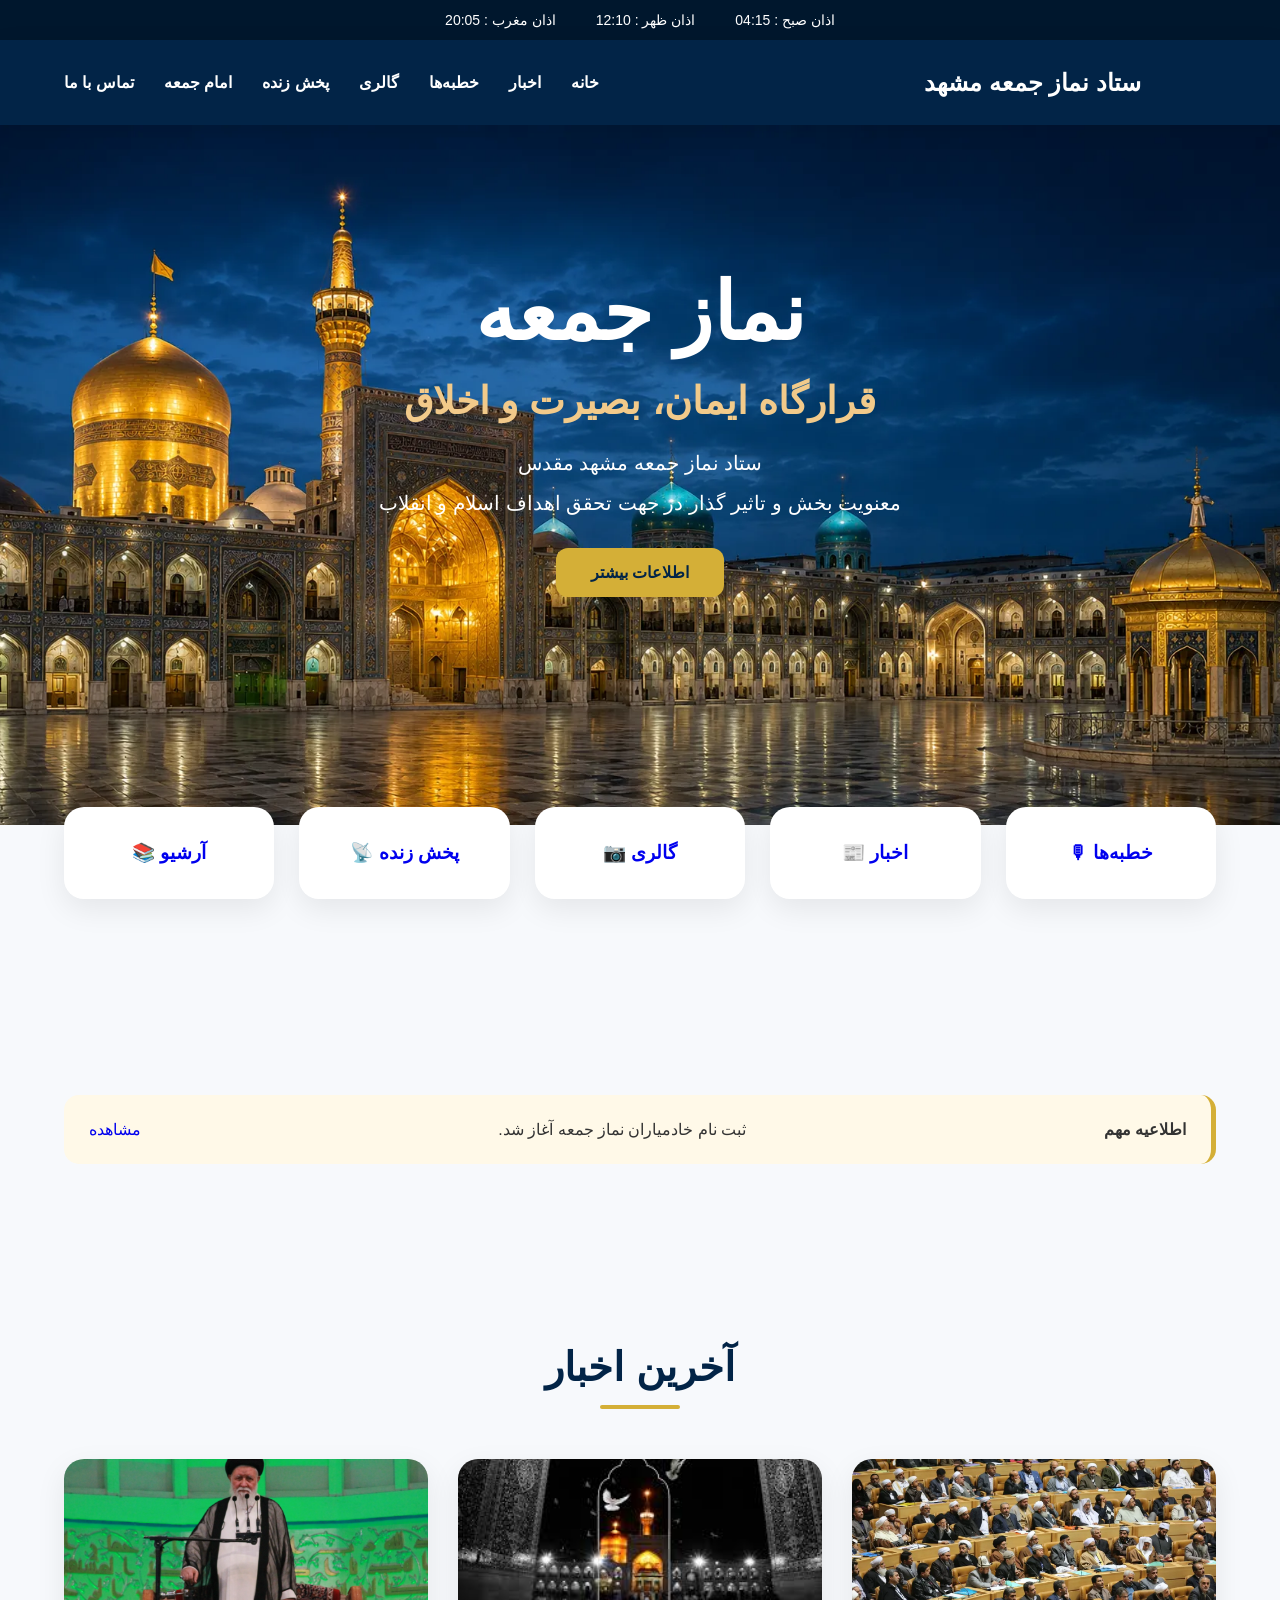
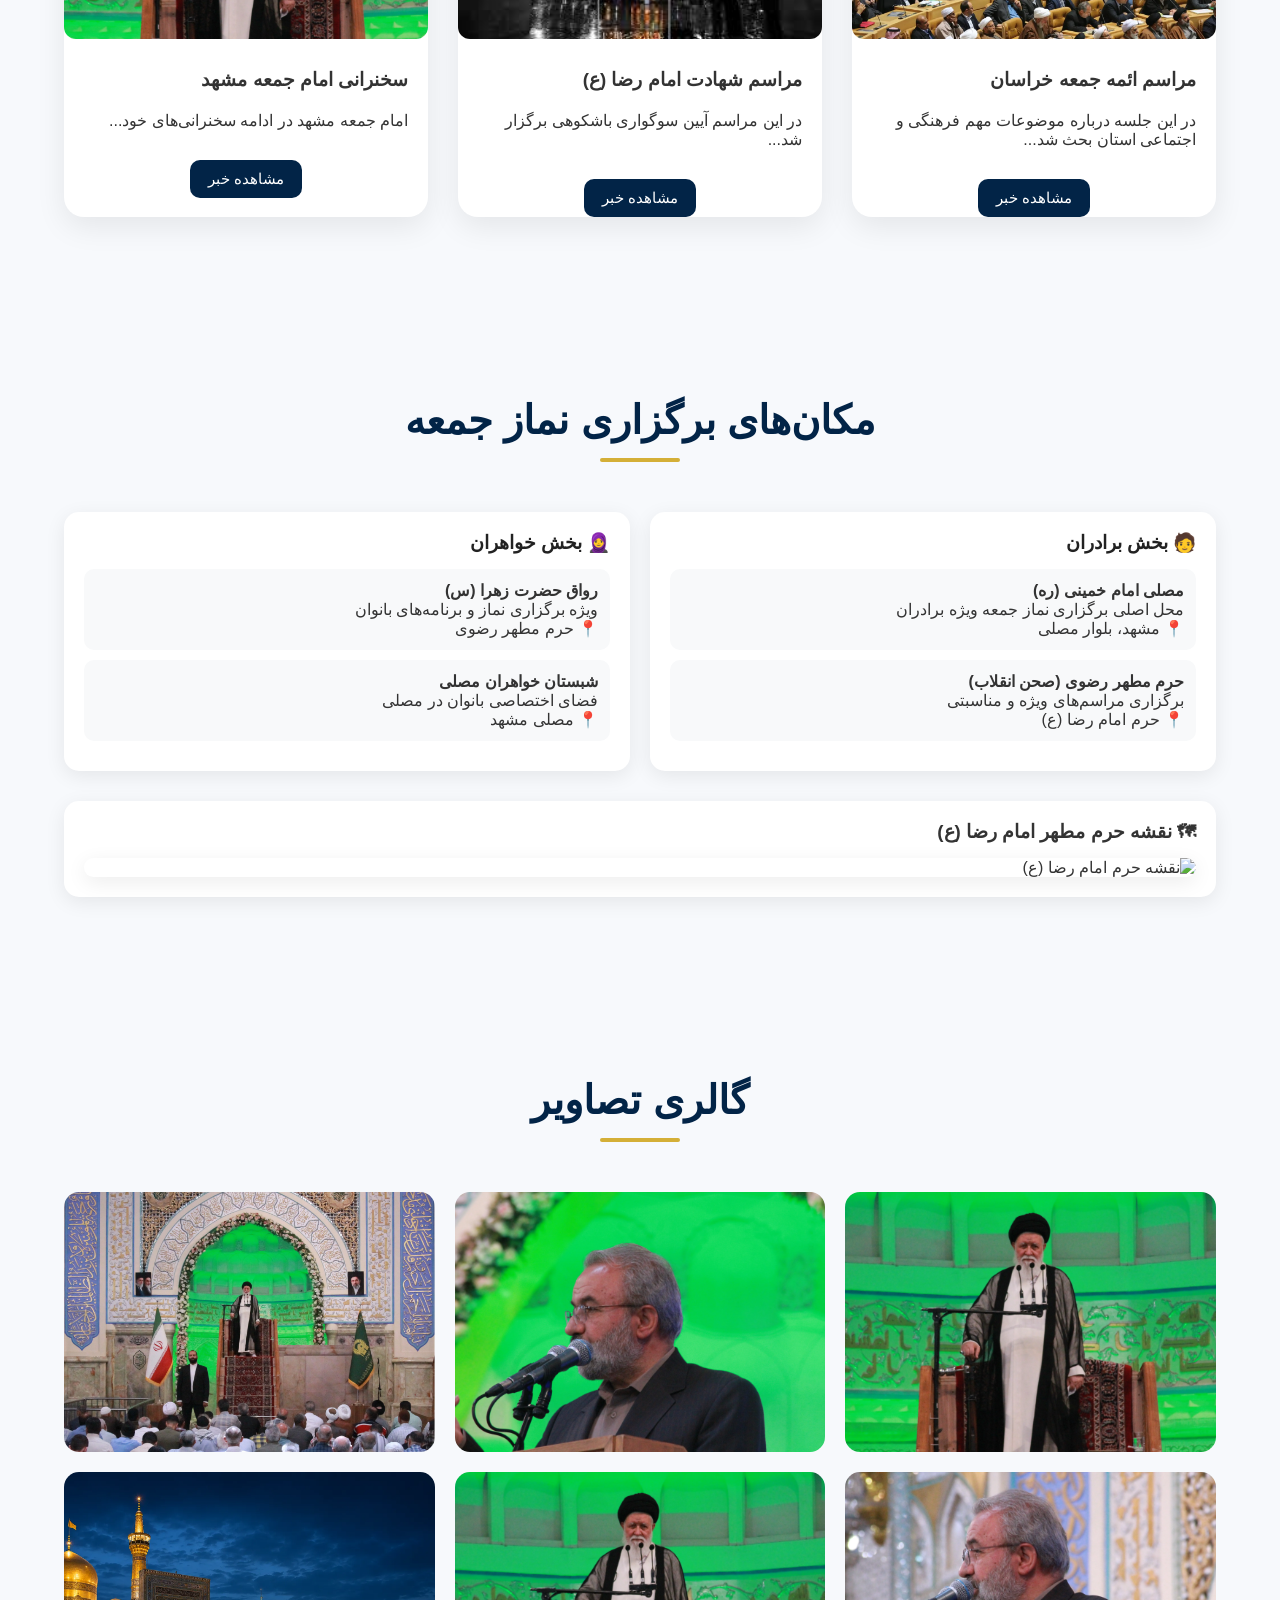
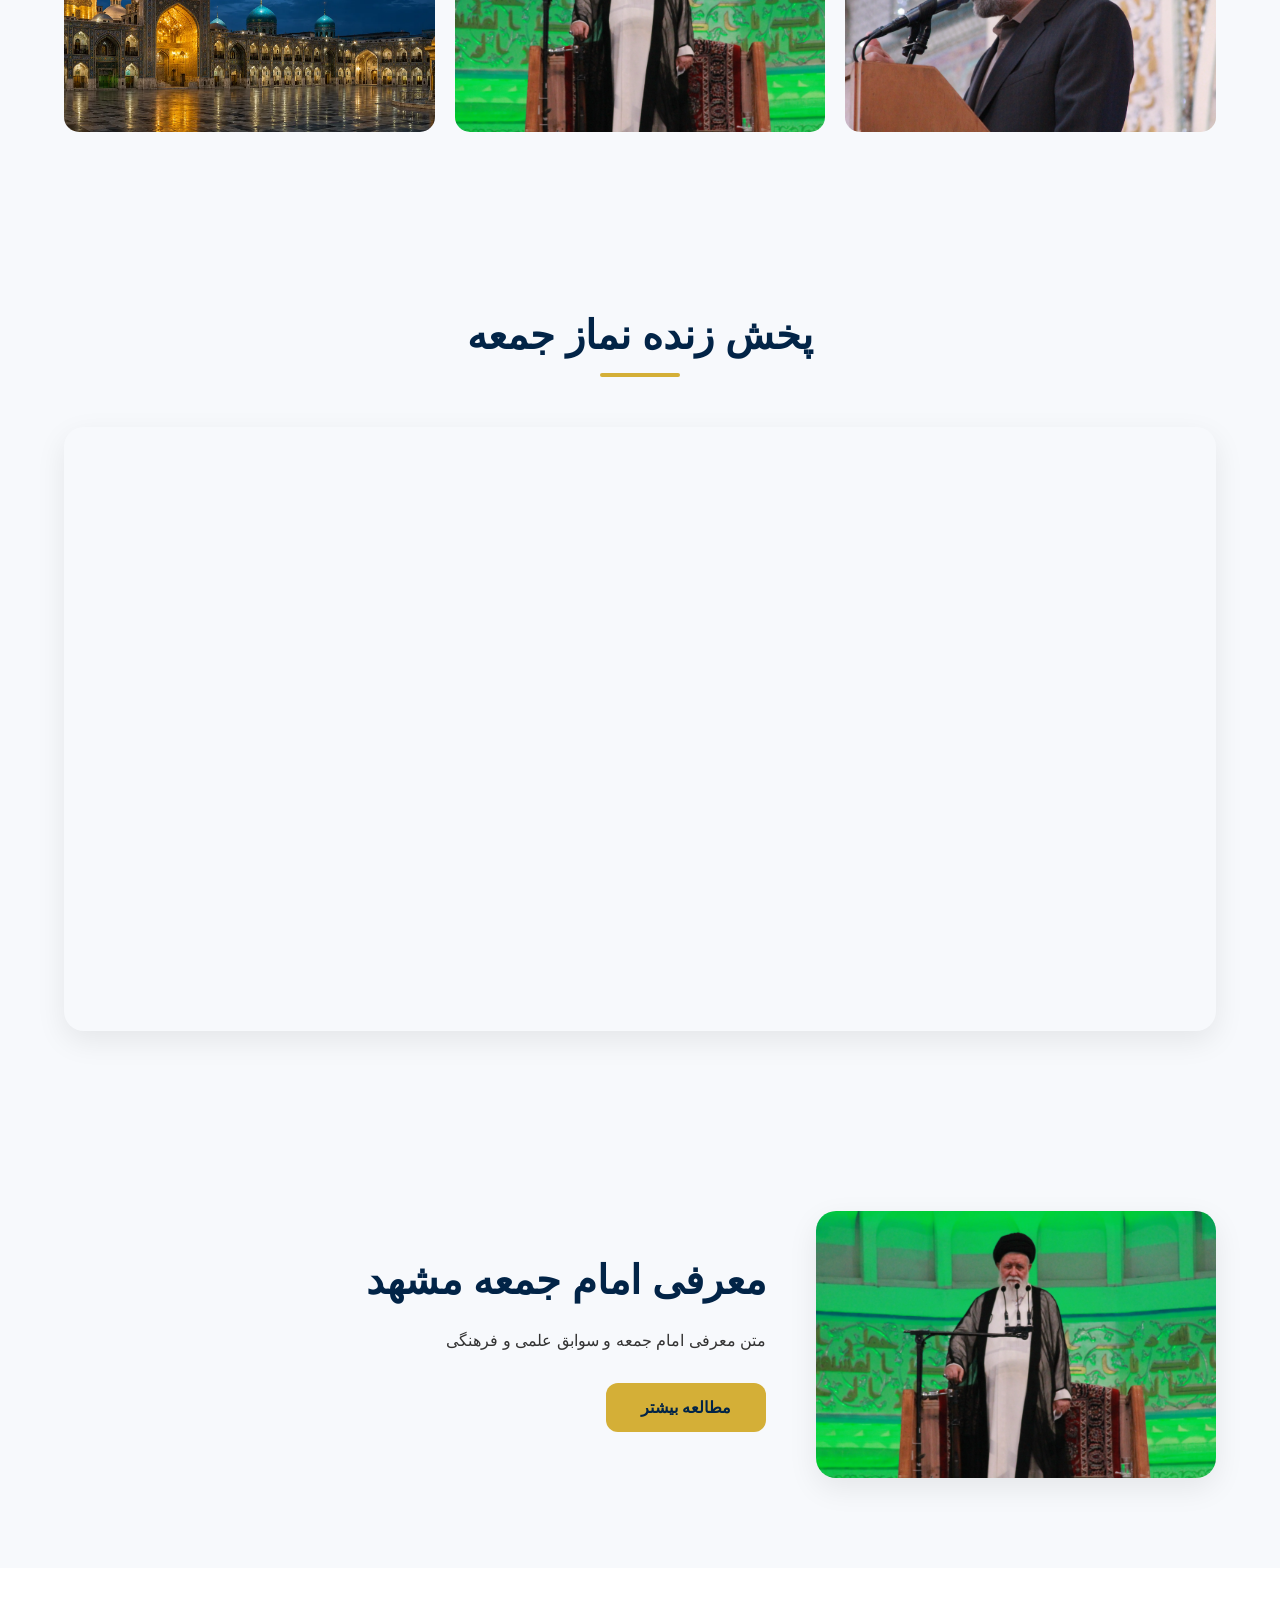
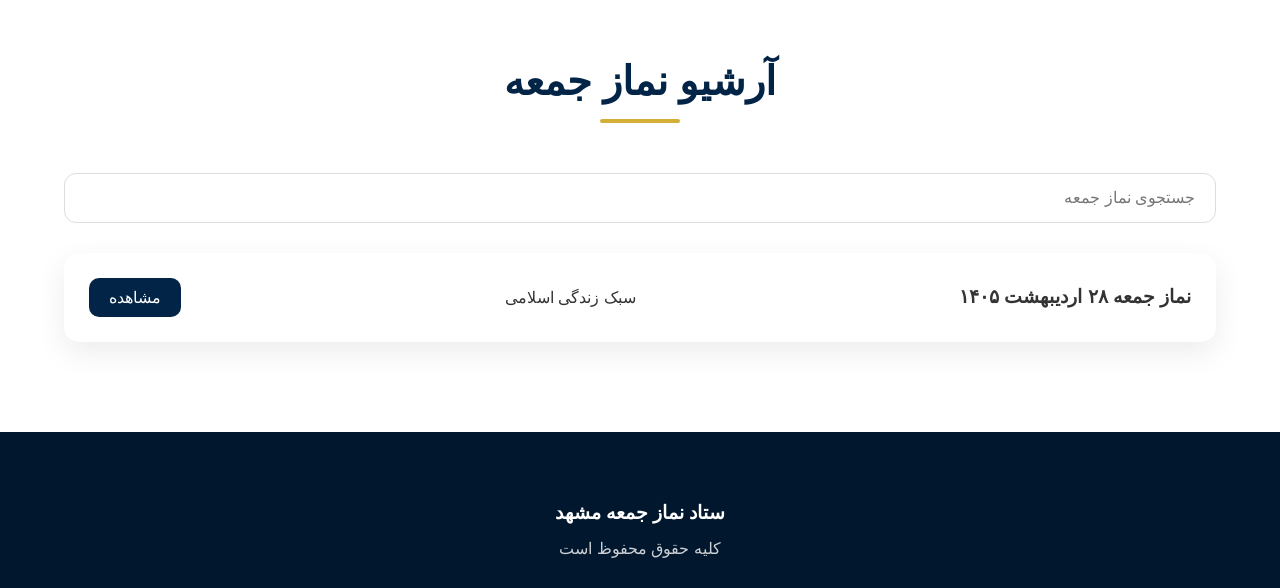
==== commit 7af29764: "Update index.html" ====
--- a/index.html
+++ b/index.html
@@ -120,8 +120,8 @@
     display:block;
     border-radius:15px;
 }
-  .hero{
-                    background-image: url(./images/پشت\ زمینه\ هدر.webp);
+.hero{
+                    background-image: url(./پشت\ زمینه\ هدر.webp)!important;
                     padding:0;
                     
                     height:700px;
--- a/cs/style.css
+++ b/cs/style.css
@@ -194,7 +194,7 @@
                 }
                 /*هیرو*/
                 .hero{
-                    background-image: url(assets/images/پشت زمینه هدر.png);
+                    background-image: url(../پشت\ زمینه\ هدر.webp);
                     padding:0;
                     
                     height:700px;
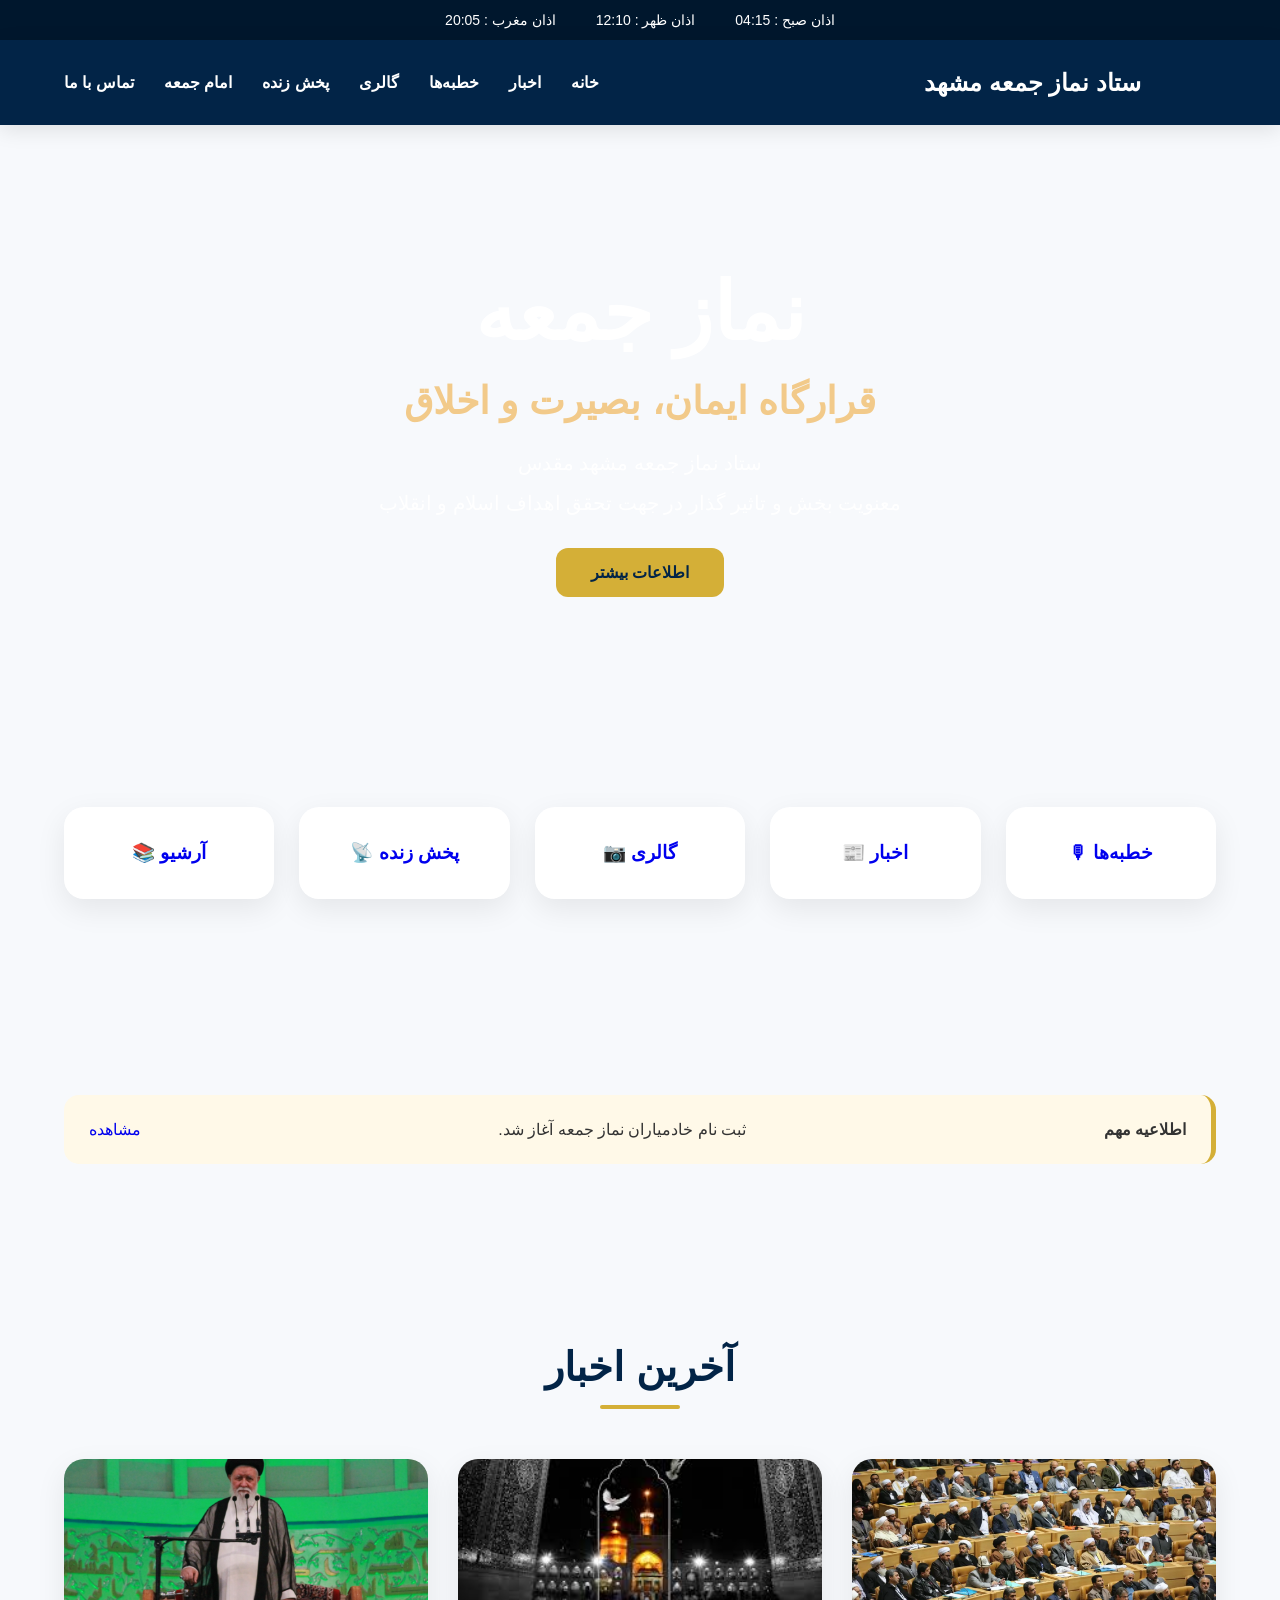
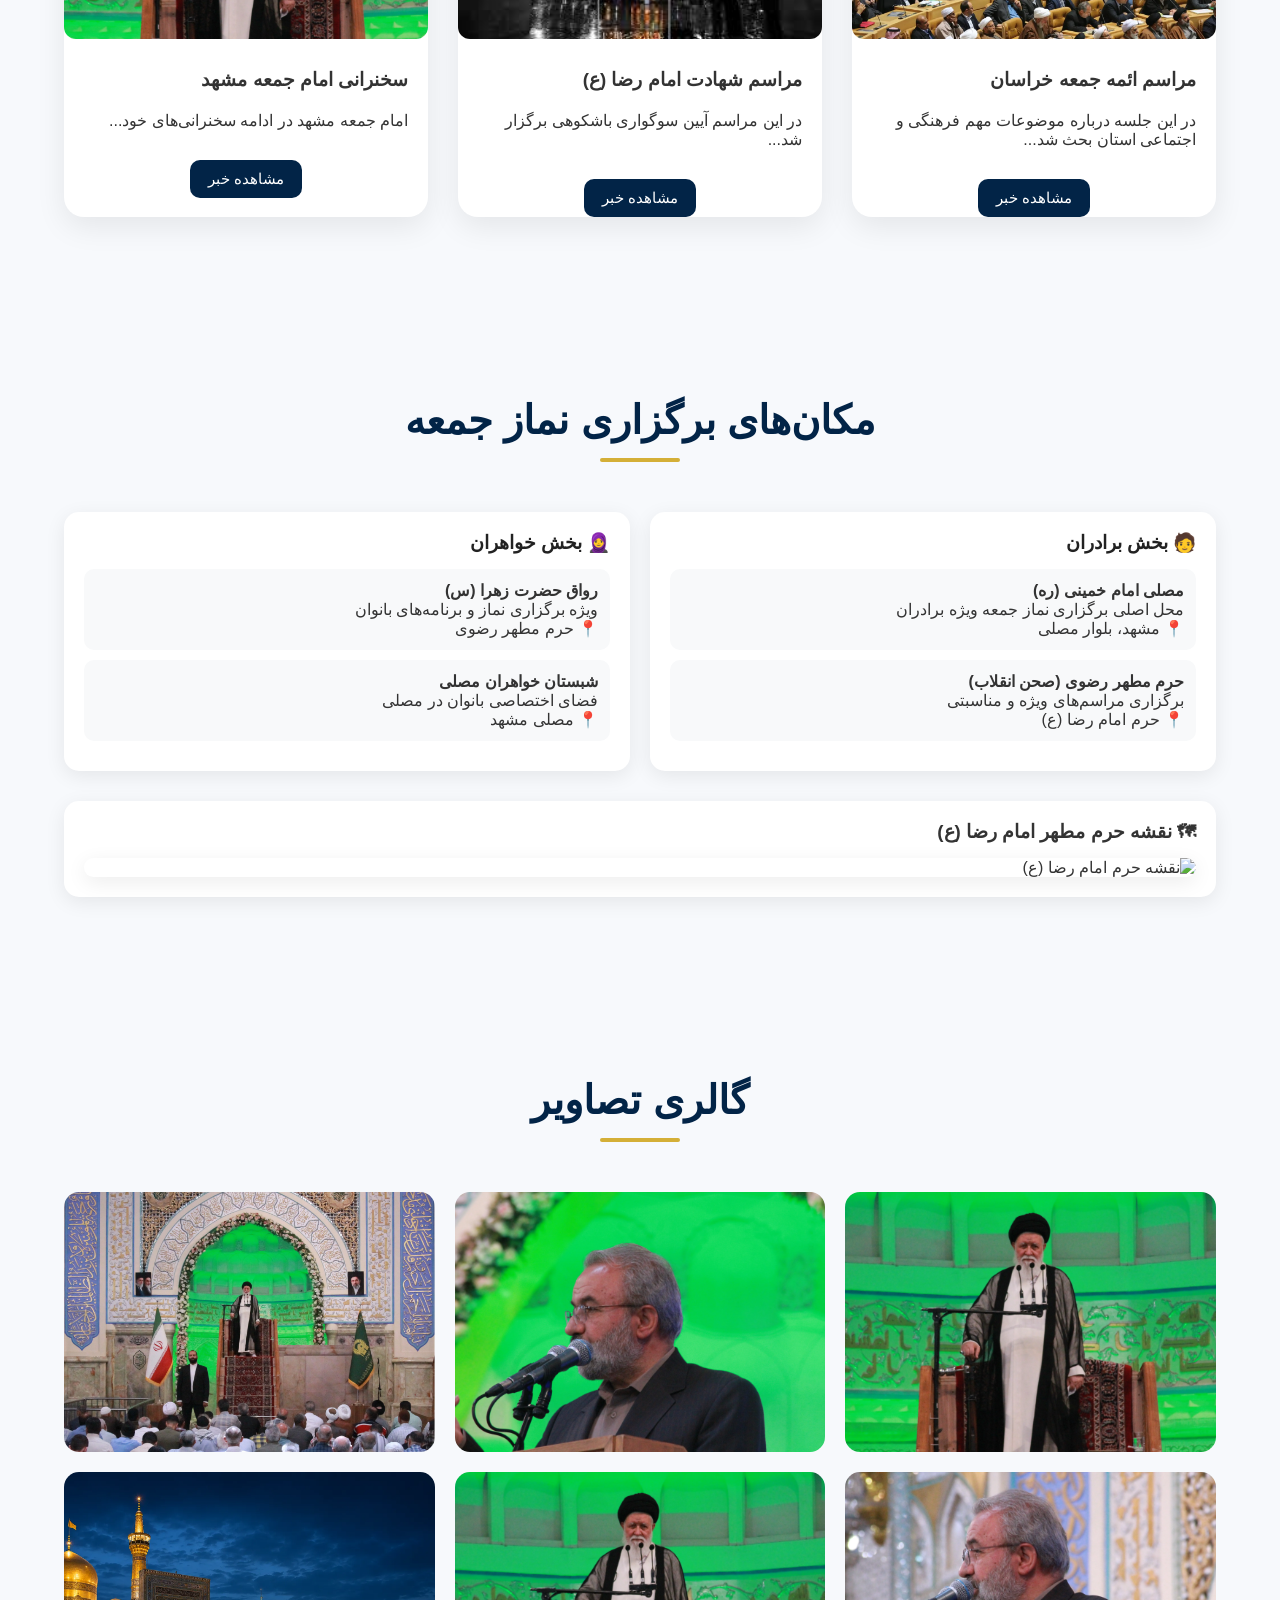
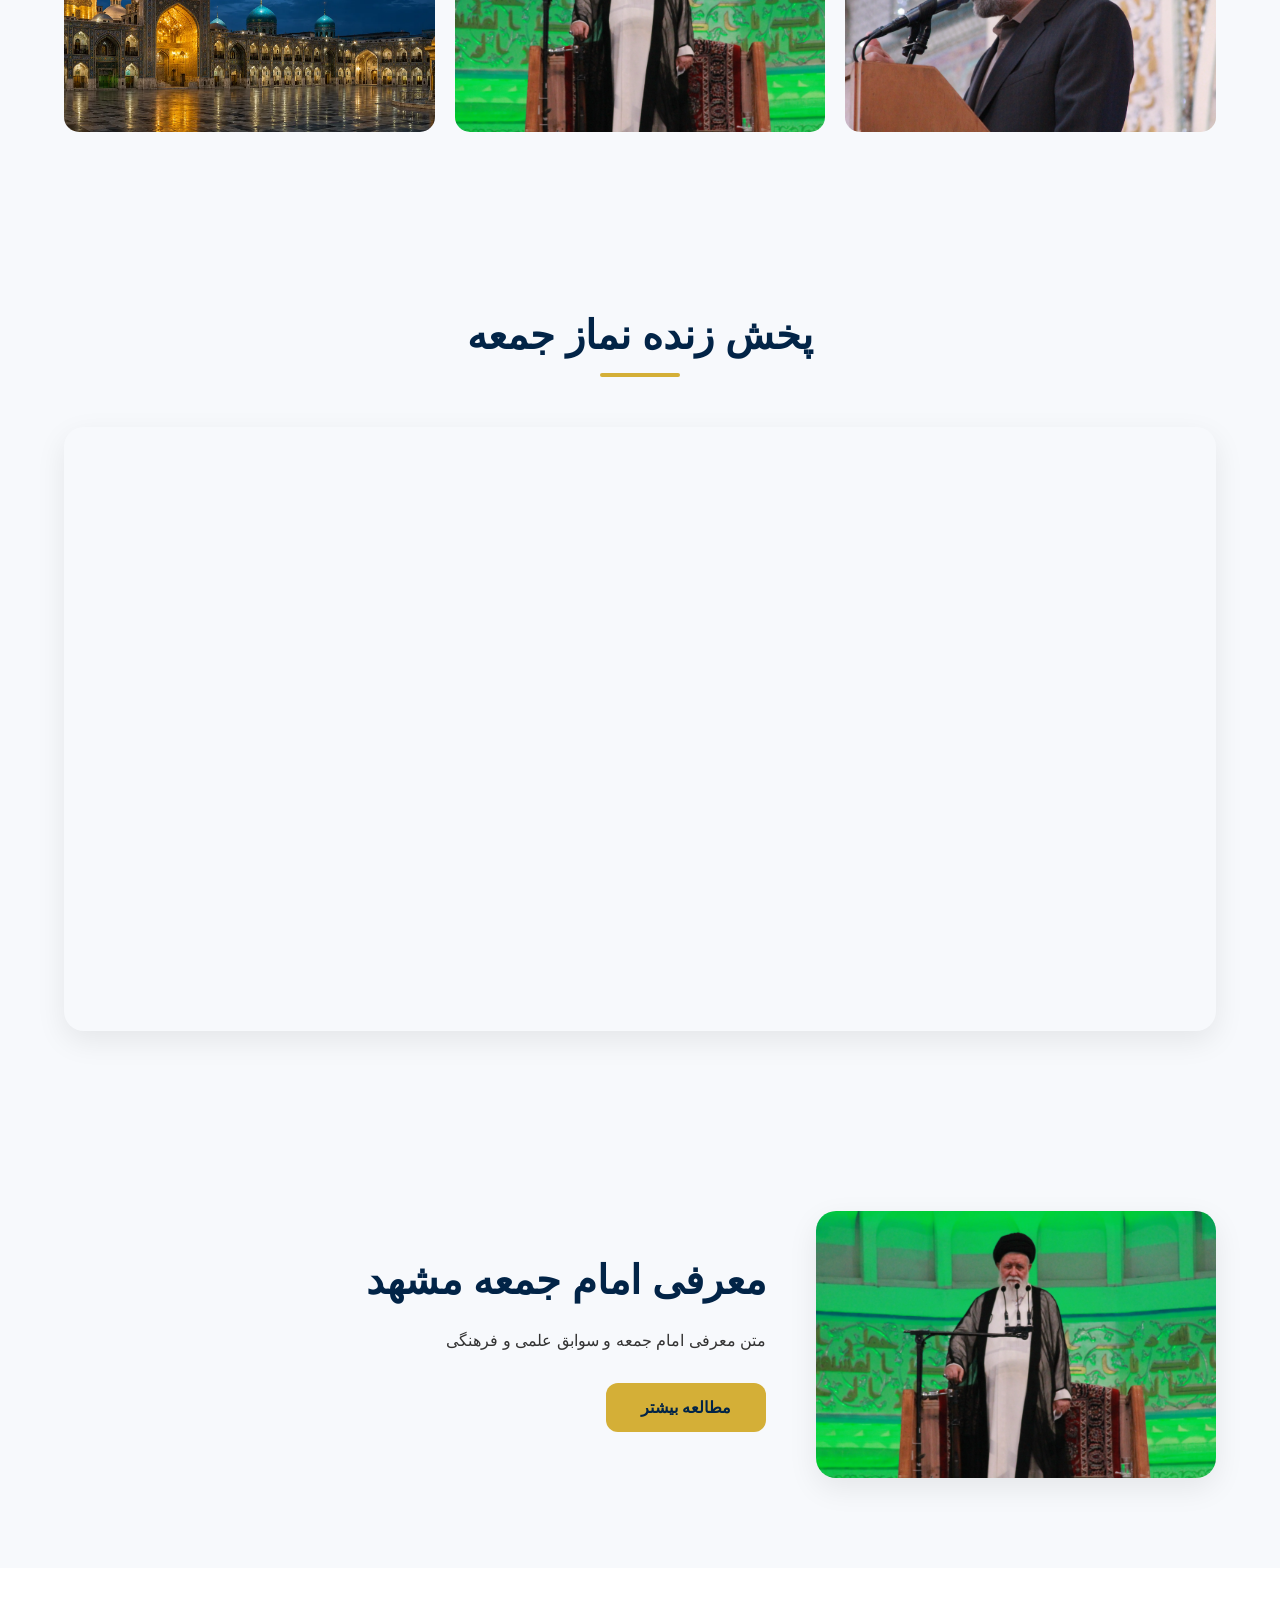
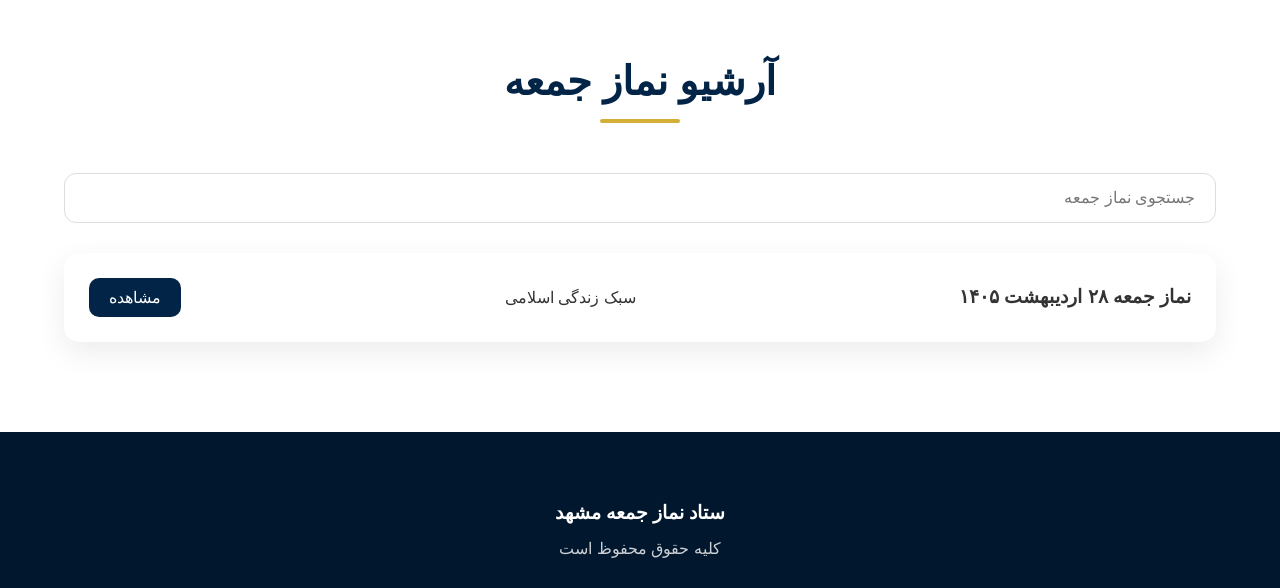
==== commit d36100fc: "Update index.html" ====
--- a/index.html
+++ b/index.html
@@ -121,7 +121,7 @@
     border-radius:15px;
 }
 .hero{
-                    background-image: url(./پشت\ زمینه\ هدر.webp)!important;
+                    background-image: url("https://file1.lanmis.com/d/2_2_01ad4874-cc07-443a-80e6-9b5aac86541c.png")!important;
                     padding:0;
                     
                     height:700px;
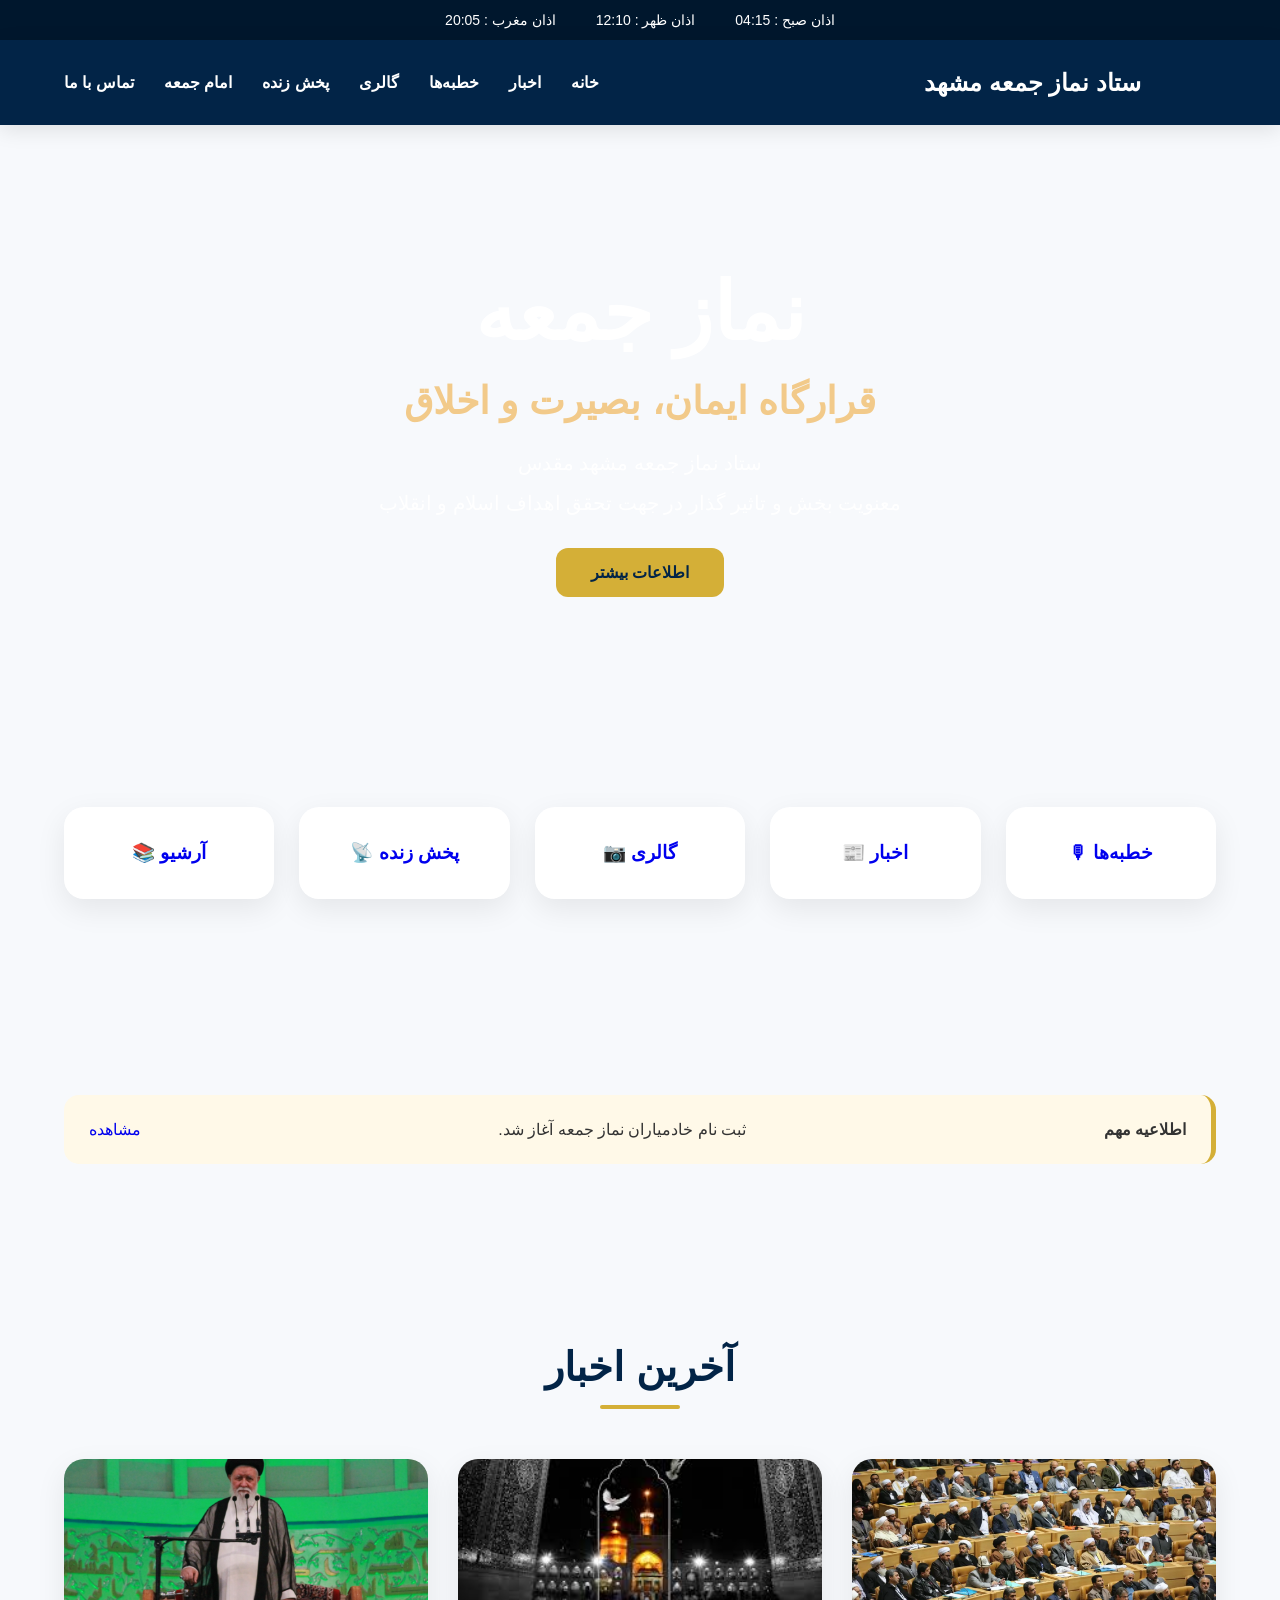
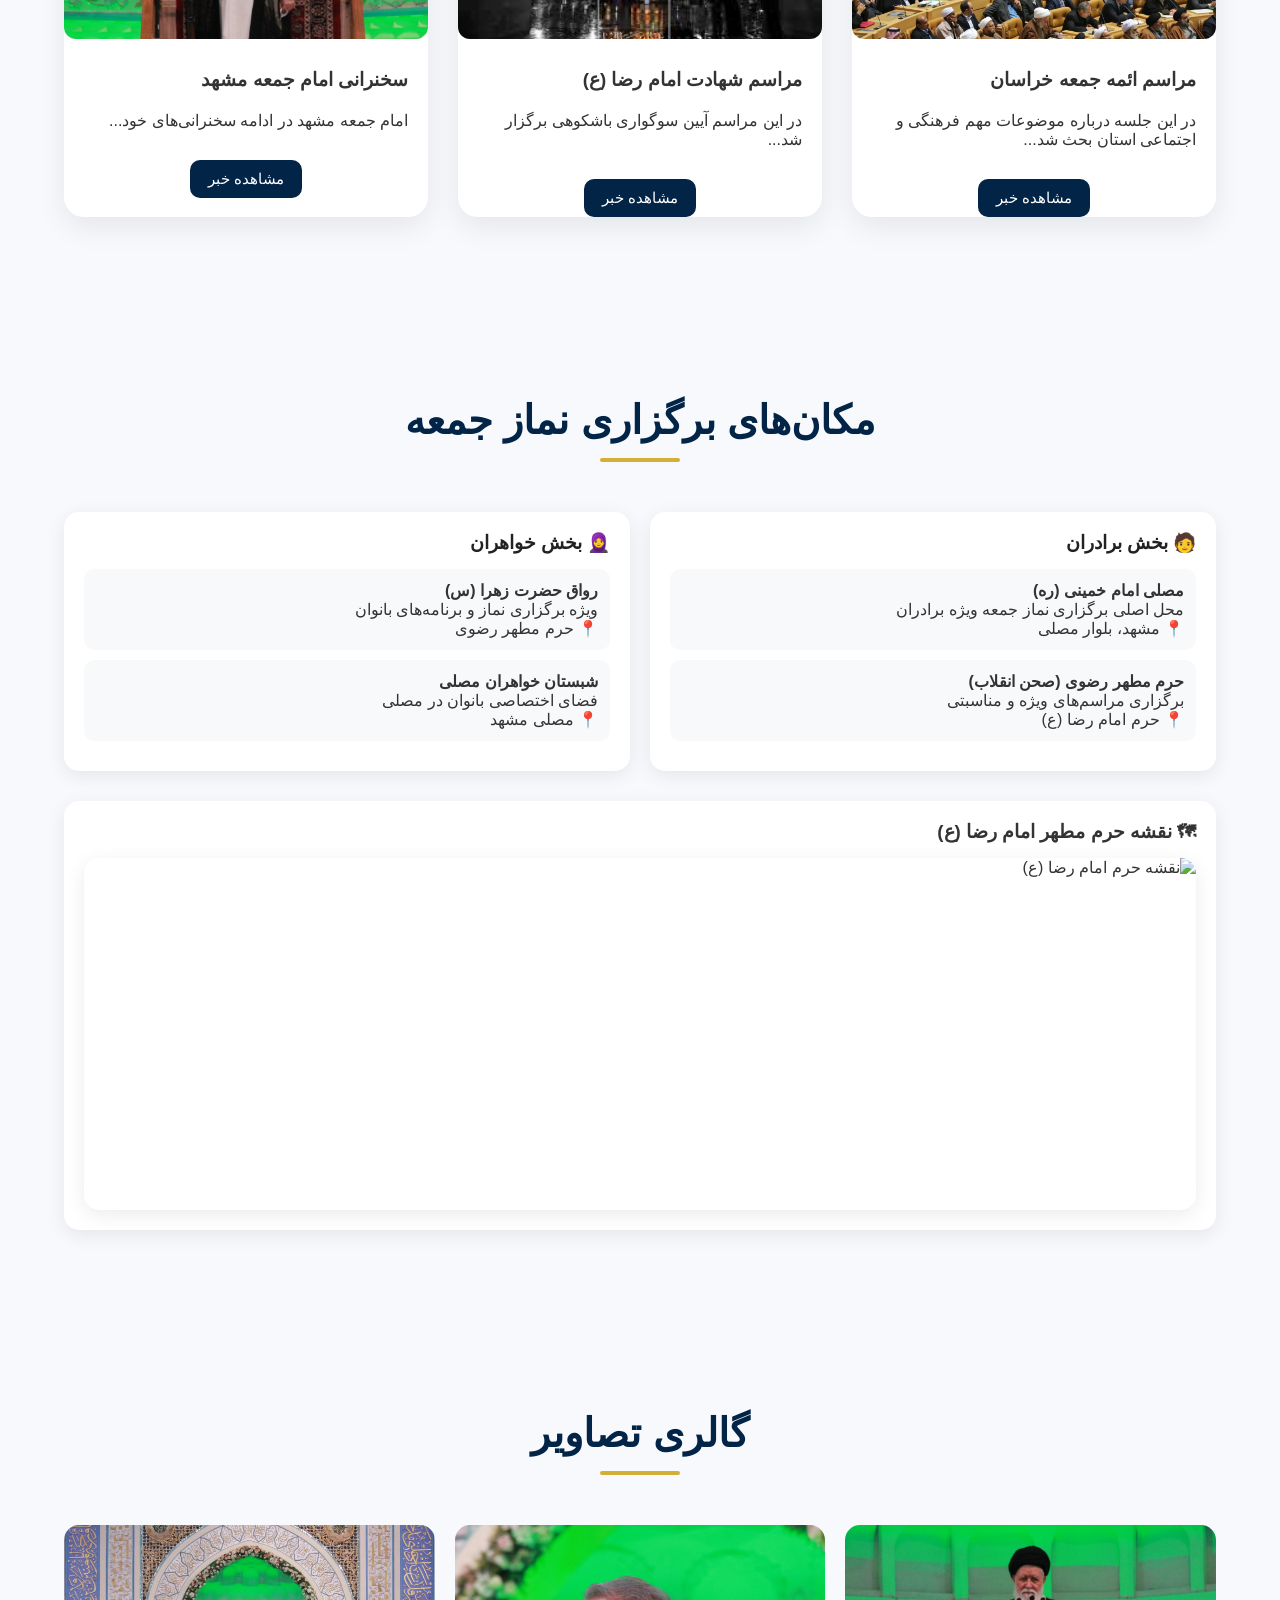
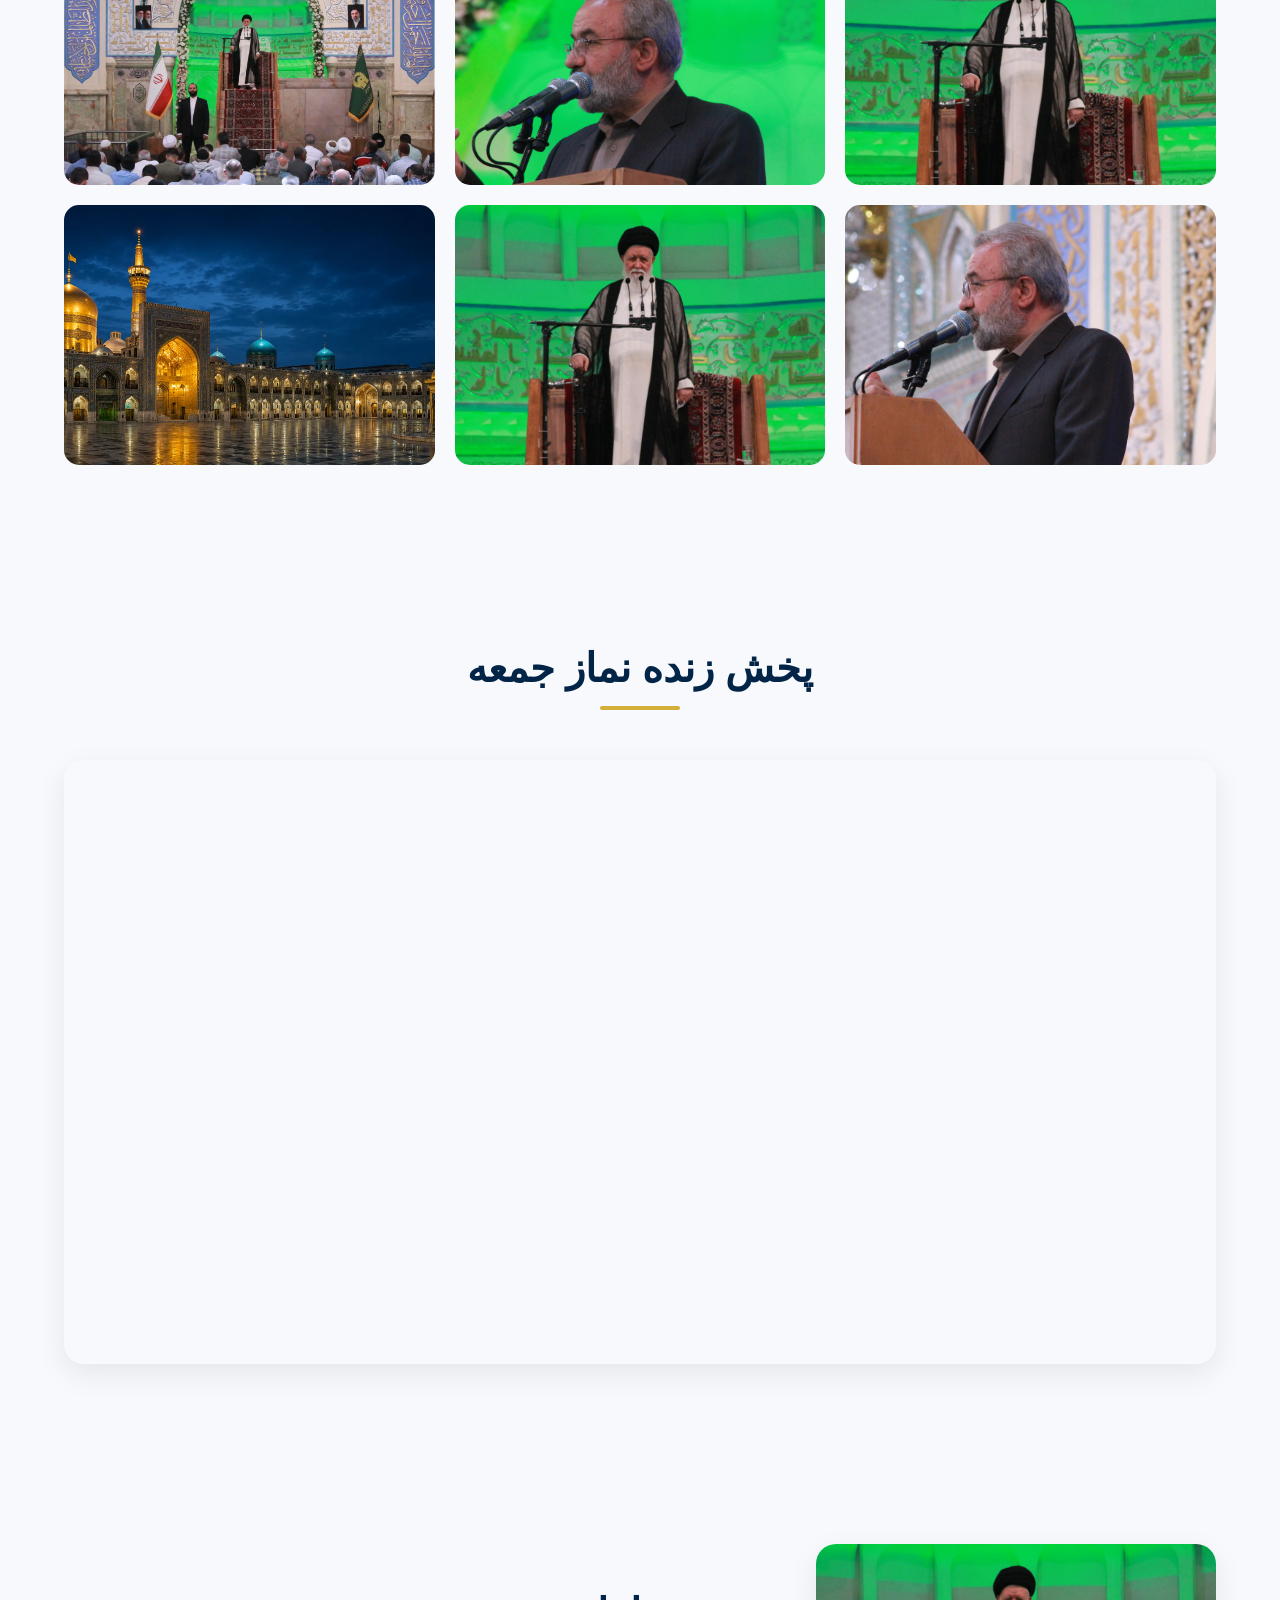
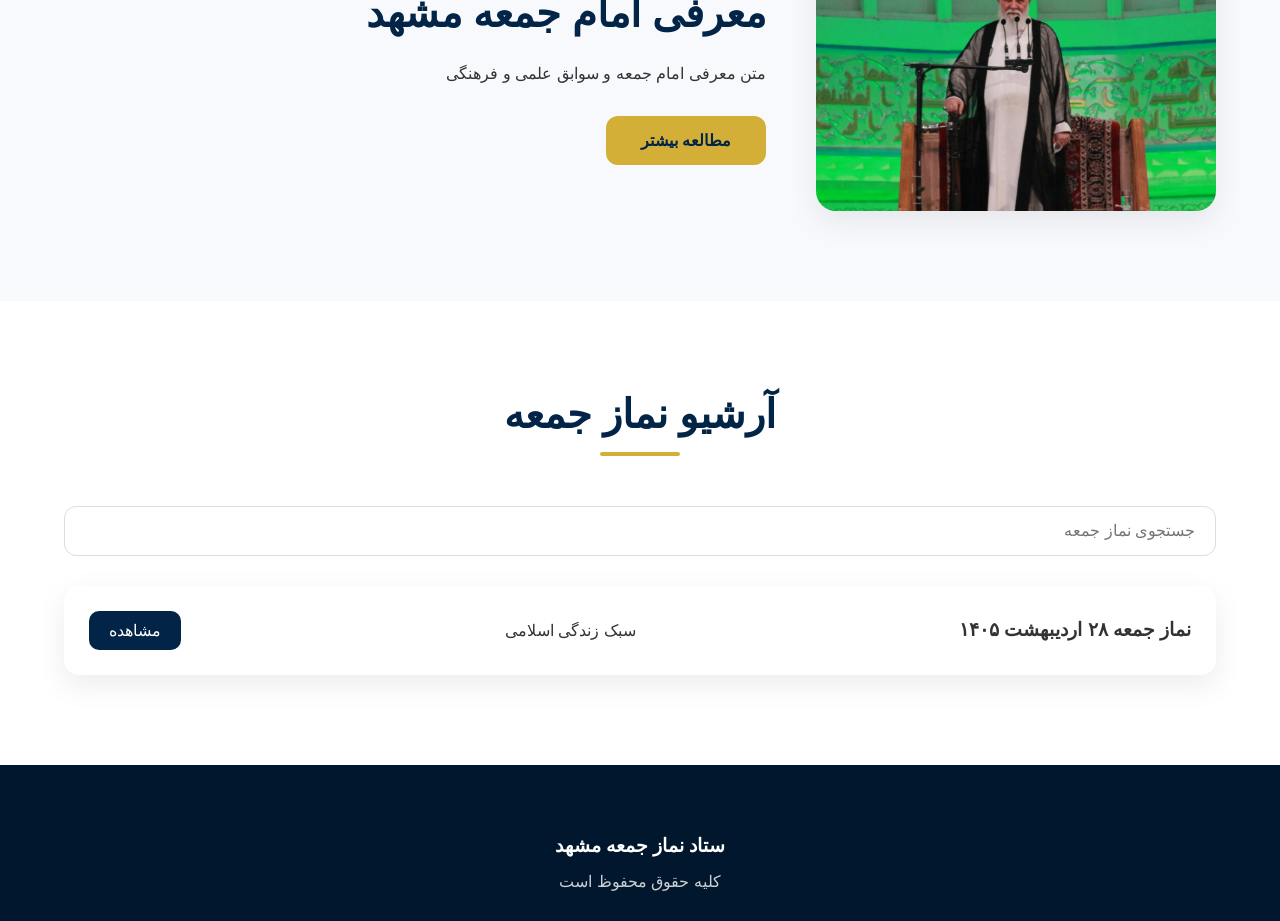
==== commit 46304ce6: "Update index.html" ====
--- a/index.html
+++ b/index.html
@@ -119,6 +119,7 @@
     width:100%;
     display:block;
     border-radius:15px;
+      height: 22rem;
 }
 .hero{
                     background-image: url("https://file1.lanmis.com/d/2_2_01ad4874-cc07-443a-80e6-9b5aac86541c.png")!important;
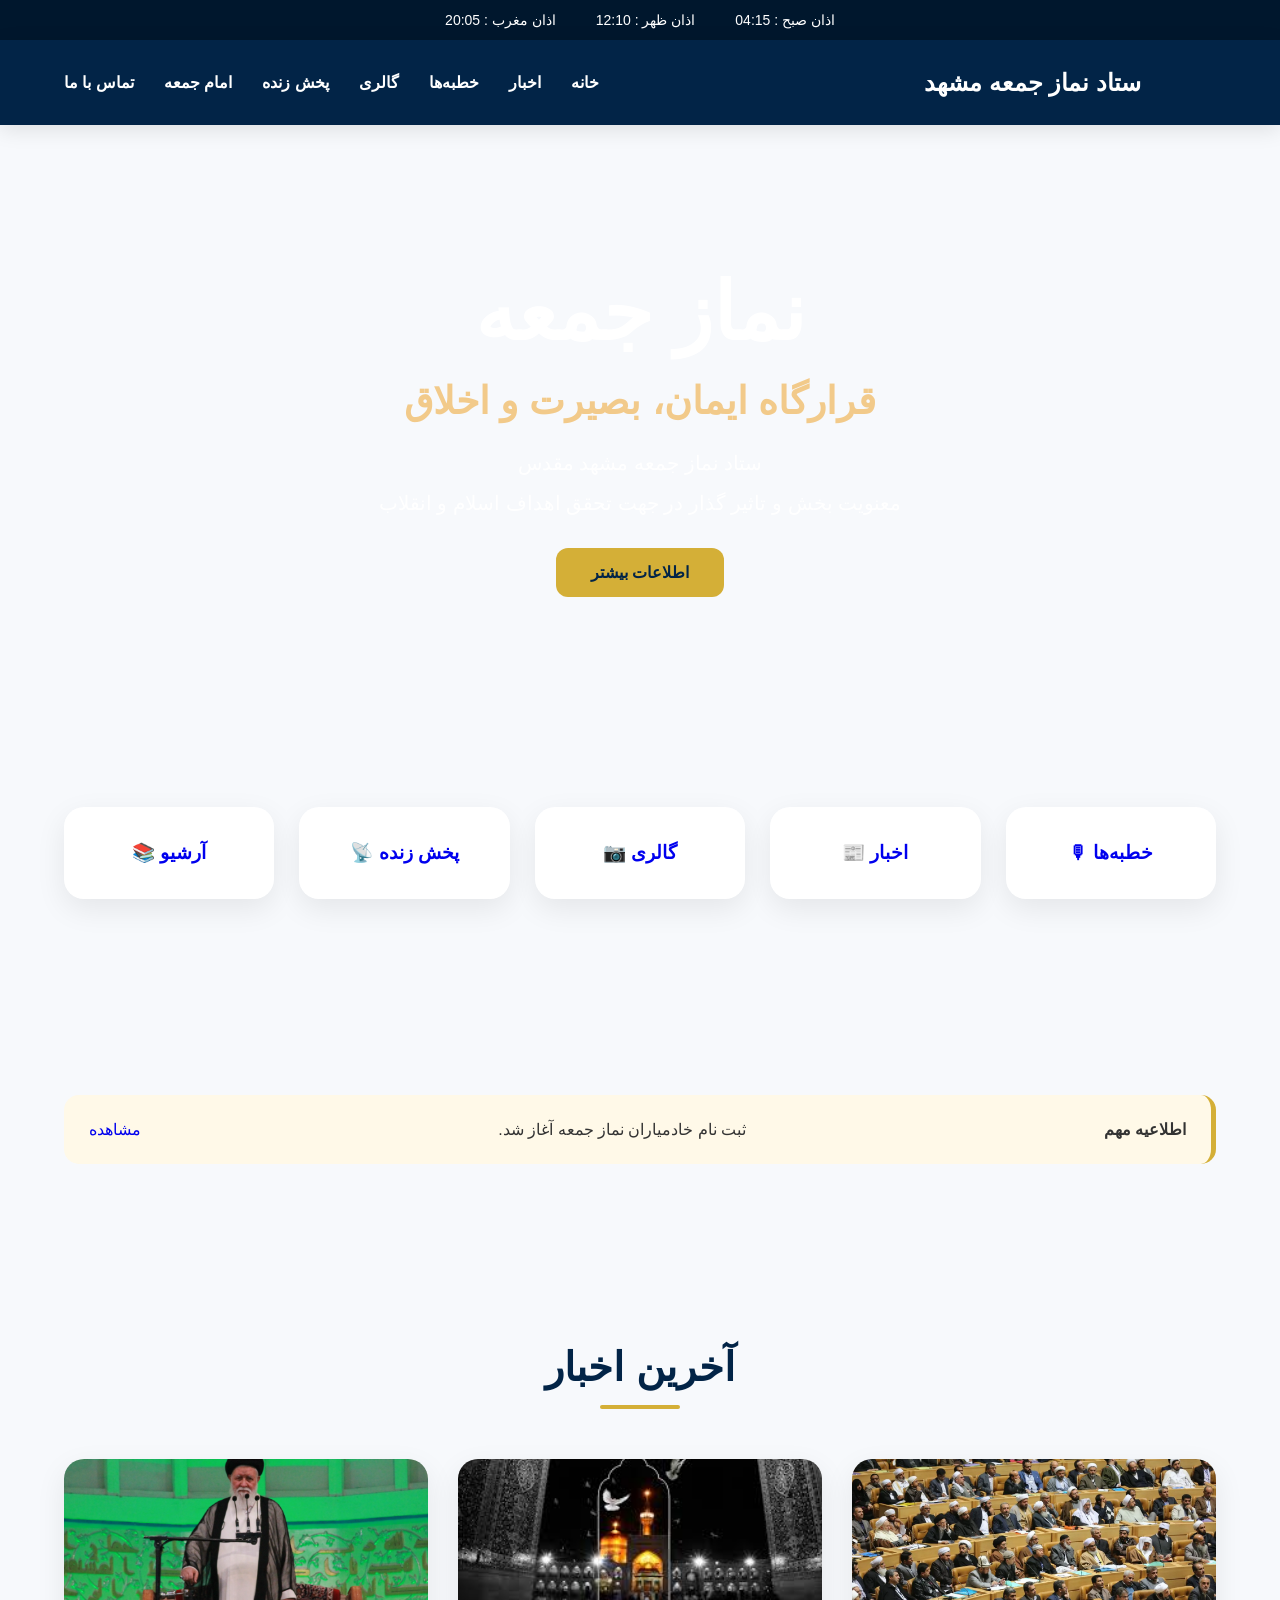
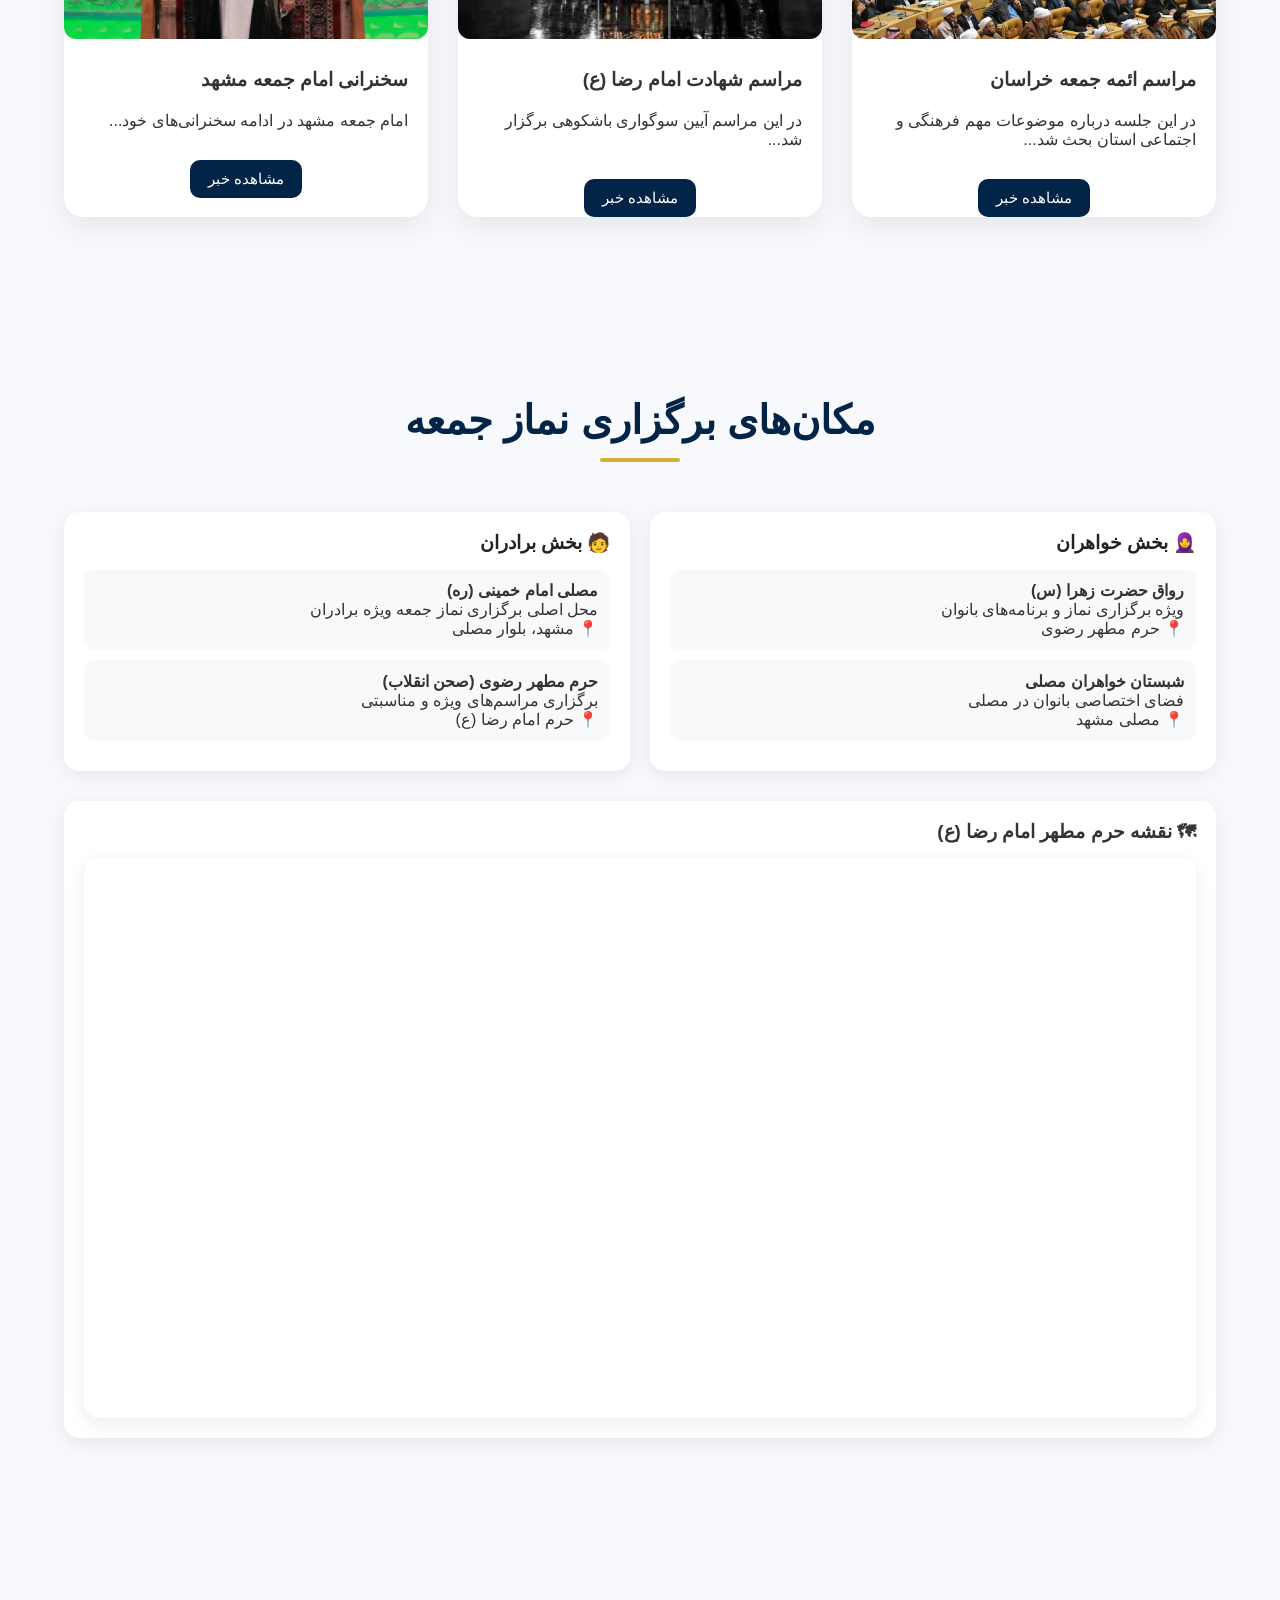
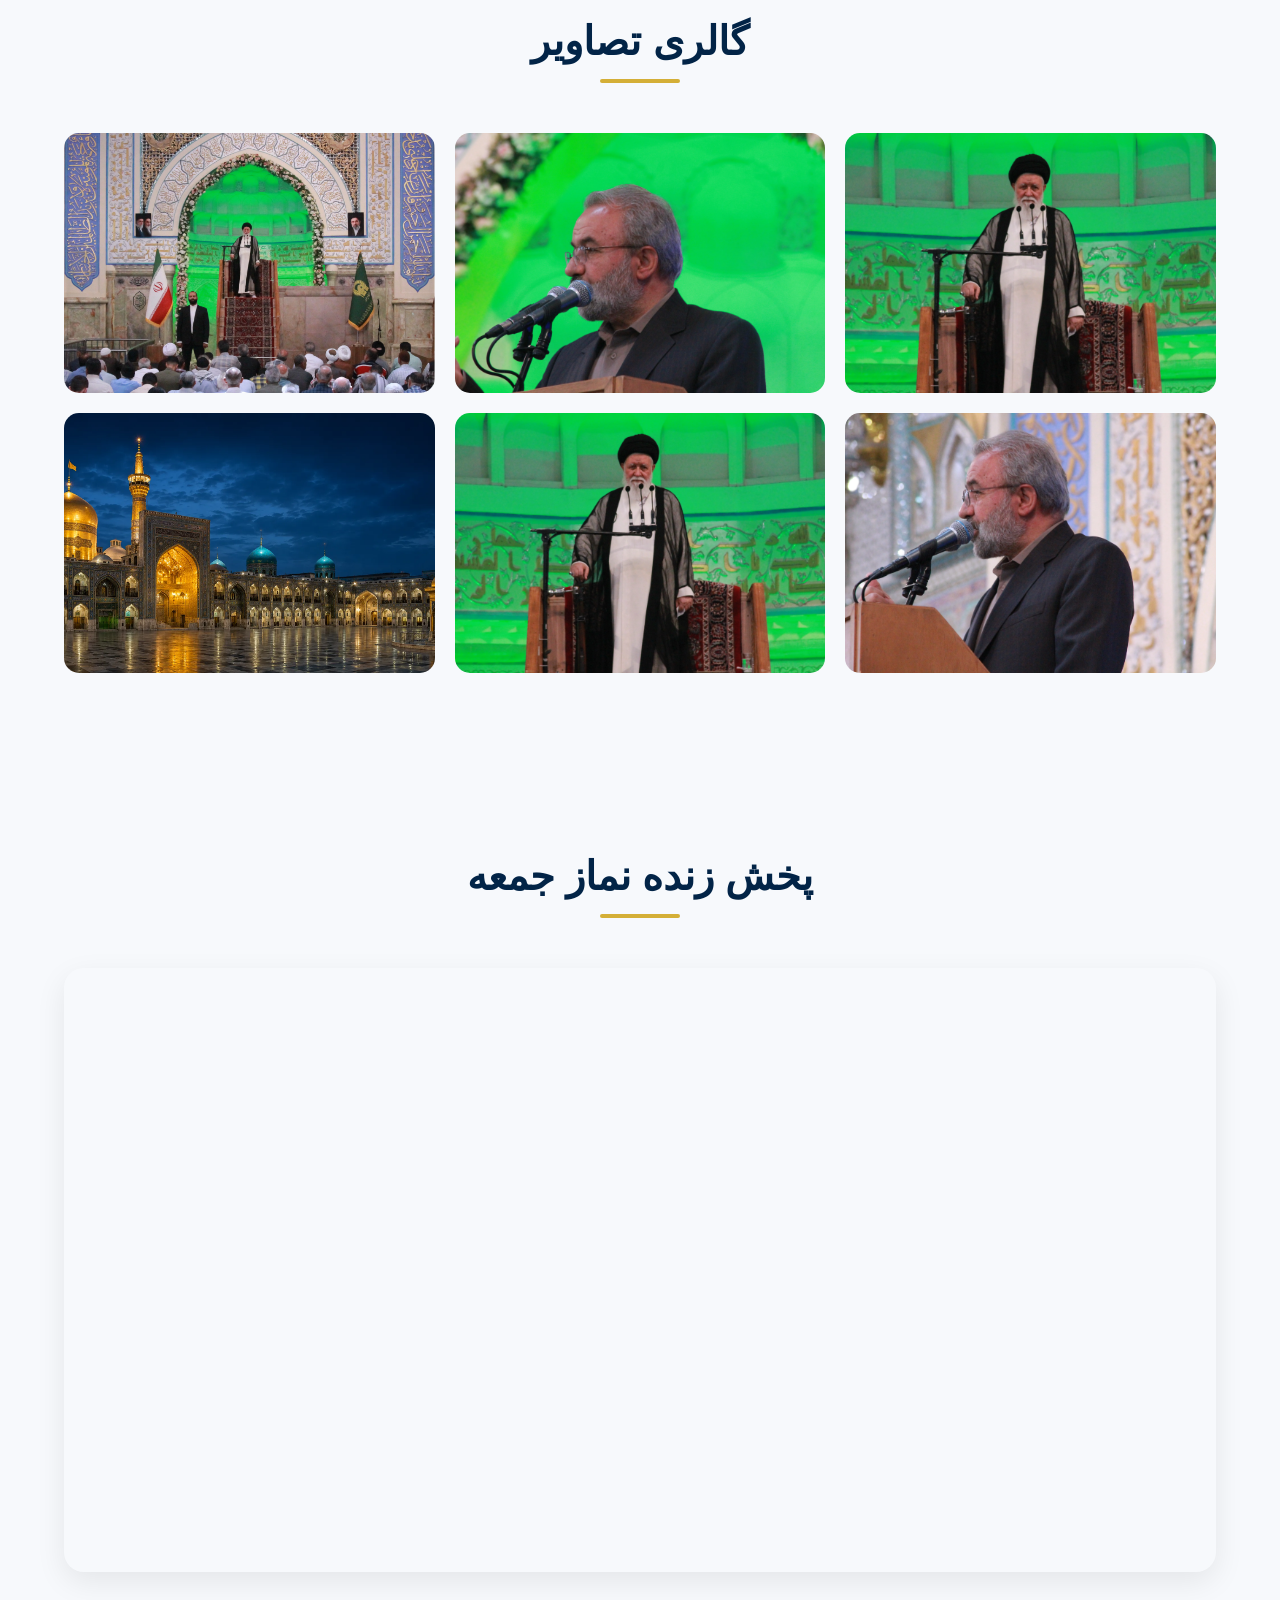
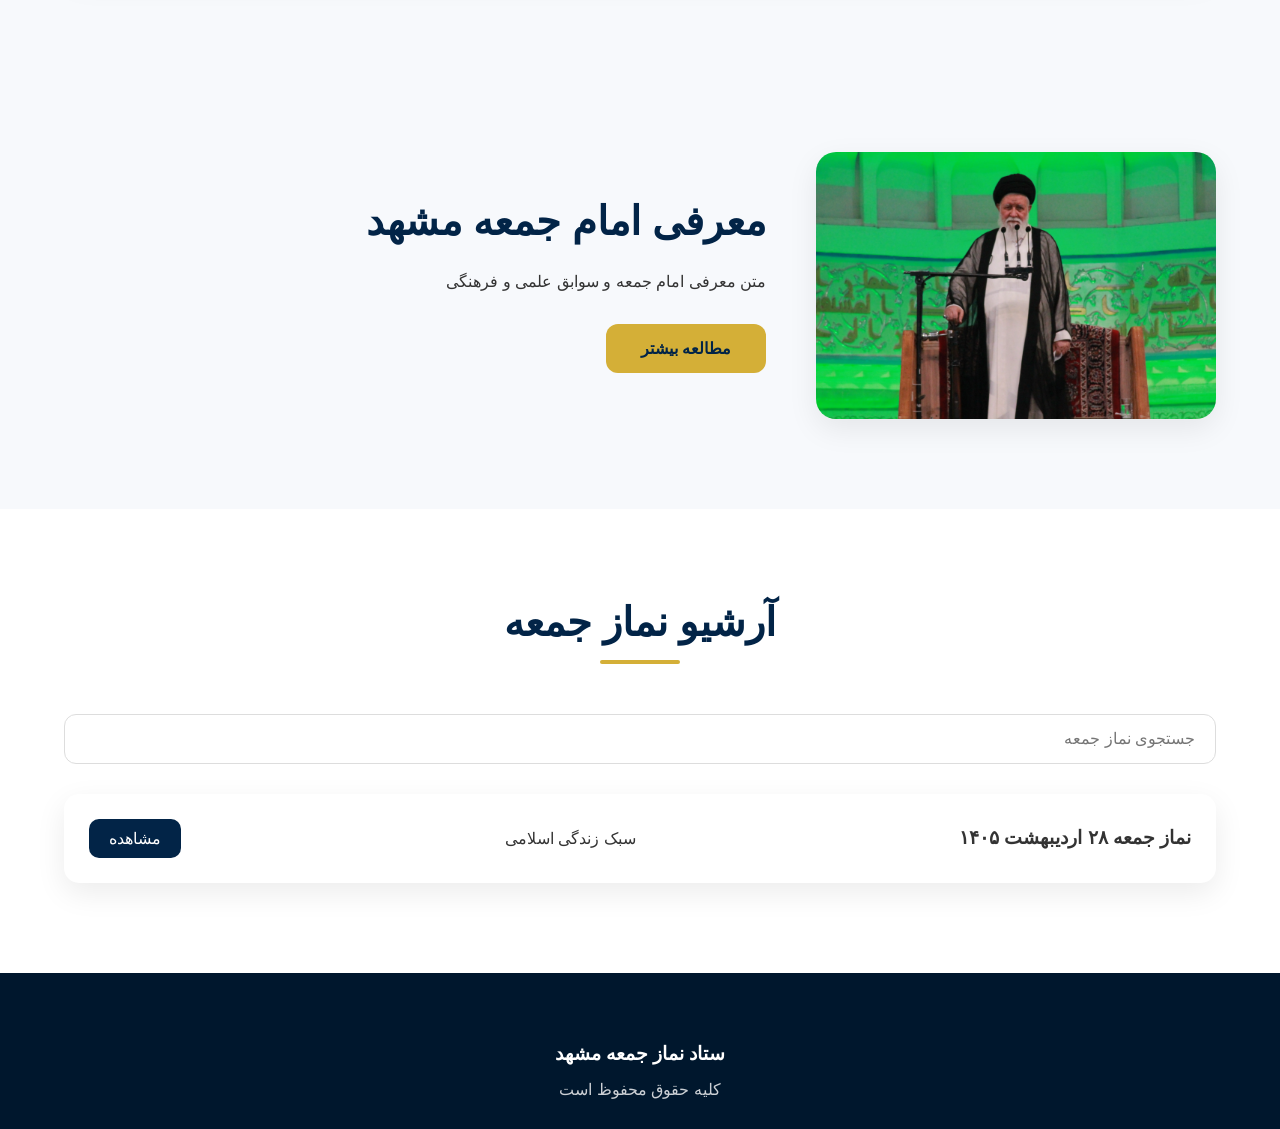
==== commit 1567128e: "Update index.html" ====
--- a/index.html
+++ b/index.html
@@ -120,6 +120,76 @@
     display:block;
     border-radius:15px;
       height: 22rem;
+}
+  .locations-wrapper{
+    display:grid;
+    grid-template-columns:1fr 1fr;
+    gap:20px;
+    margin-top:20px;
+}
+
+.location-box{
+    background:#fff;
+    padding:20px;
+    border-radius:15px;
+    box-shadow:0 5px 20px rgba(0,0,0,.08);
+}
+
+.location-box h3{
+    margin-bottom:15px;
+    color:#222;
+}
+
+.location-card{
+    background:#f8f9fa;
+    padding:12px;
+    border-radius:10px;
+    margin-bottom:10px;
+    transition:.3s;
+}
+
+.location-card:hover{
+    transform:translateY(-3px);
+    background:#eef3ff;
+}
+
+.map-box{
+    margin-top:30px;
+    background:#fff;
+    padding:20px;
+    border-radius:15px;
+    box-shadow:0 5px 20px rgba(0,0,0,.08);
+}
+
+.map-box iframe{
+    width:100%;
+    height:300px;
+    border:0;
+    border-radius:12px;
+    margin-top:10px;
+}
+
+/* ریسپانسیو */
+@media(max-width:768px){
+    .locations-wrapper{
+        grid-template-columns:1fr;
+    }
+}
+.haram-map{
+    margin-top:15px;
+    border-radius:15px;
+    overflow:hidden;
+    box-shadow:0 5px 20px rgba(0,0,0,.08);
+}
+
+.haram-map div{
+    width:100%;
+    display:block;
+    border-radius:15px;
+    height: 35rem;
+    background-image: url('./assets/images/ChatGPT Image Jun 14, 2026, 04_16_17 PM.png' );
+    background-size: cover;
+    
 }
 .hero{
                     background-image: url("https://file1.lanmis.com/d/2_2_01ad4874-cc07-443a-80e6-9b5aac86541c.png")!important;
@@ -328,6 +398,7 @@
 
 </section>
 <!-- مکان‌های برگزاری -->
+
 <section id="locations" class="locations">
     <div class="container">
 
@@ -337,6 +408,22 @@
 
         <div class="locations-wrapper">
 
+            <!-- خواهران -->
+            <div class="location-box women">
+                <h3>🧕 بخش خواهران</h3>
+
+                <div class="location-card">
+                    <h4>رواق حضرت زهرا (س)</h4>
+                    <p>ویژه برگزاری نماز و برنامه‌های بانوان</p>
+                    <span>📍 حرم مطهر رضوی</span>
+                </div>
+
+                <div class="location-card">
+                    <h4>شبستان خواهران مصلی</h4>
+                    <p>فضای اختصاصی بانوان در مصلی</p>
+                    <span>📍 مصلی مشهد</span>
+                </div>
+            </div>
             <!-- برادران -->
             <div class="location-box men">
                 <h3>🧑 بخش برادران</h3>
@@ -354,22 +441,6 @@
                 </div>
             </div>
 
-            <!-- خواهران -->
-            <div class="location-box women">
-                <h3>🧕 بخش خواهران</h3>
-
-                <div class="location-card">
-                    <h4>رواق حضرت زهرا (س)</h4>
-                    <p>ویژه برگزاری نماز و برنامه‌های بانوان</p>
-                    <span>📍 حرم مطهر رضوی</span>
-                </div>
-
-                <div class="location-card">
-                    <h4>شبستان خواهران مصلی</h4>
-                    <p>فضای اختصاصی بانوان در مصلی</p>
-                    <span>📍 مصلی مشهد</span>
-                </div>
-            </div>
 
         </div>
 
@@ -379,11 +450,12 @@
     <h3>🗺 نقشه حرم مطهر امام رضا (ع)</h3>
 
     <div class="haram-map">
-        <img src="https://gardeshgari.blog/wp-content/uploads/2023/08/%D9%86%D9%82%D8%B4%D9%87-%D8%B5%D8%AD%D9%86-%D9%87%D8%A7%DB%8C-%D8%AD%D8%B1%D9%85-%D8%A7%D9%85%D8%A7%D9%85-%D8%B1%D8%B6%D8%A7.webp" alt="نقشه حرم امام رضا (ع)">
-    </div>
-</div>
-
-    </div>
+        <div   alt="نقشه حرم امام رضا (ع)"></div>
+    </div>
+</div>
+
+    </div>
+</section>
 </section>
     <!-- گالری -->
     <section id="galri" class="gallery">
